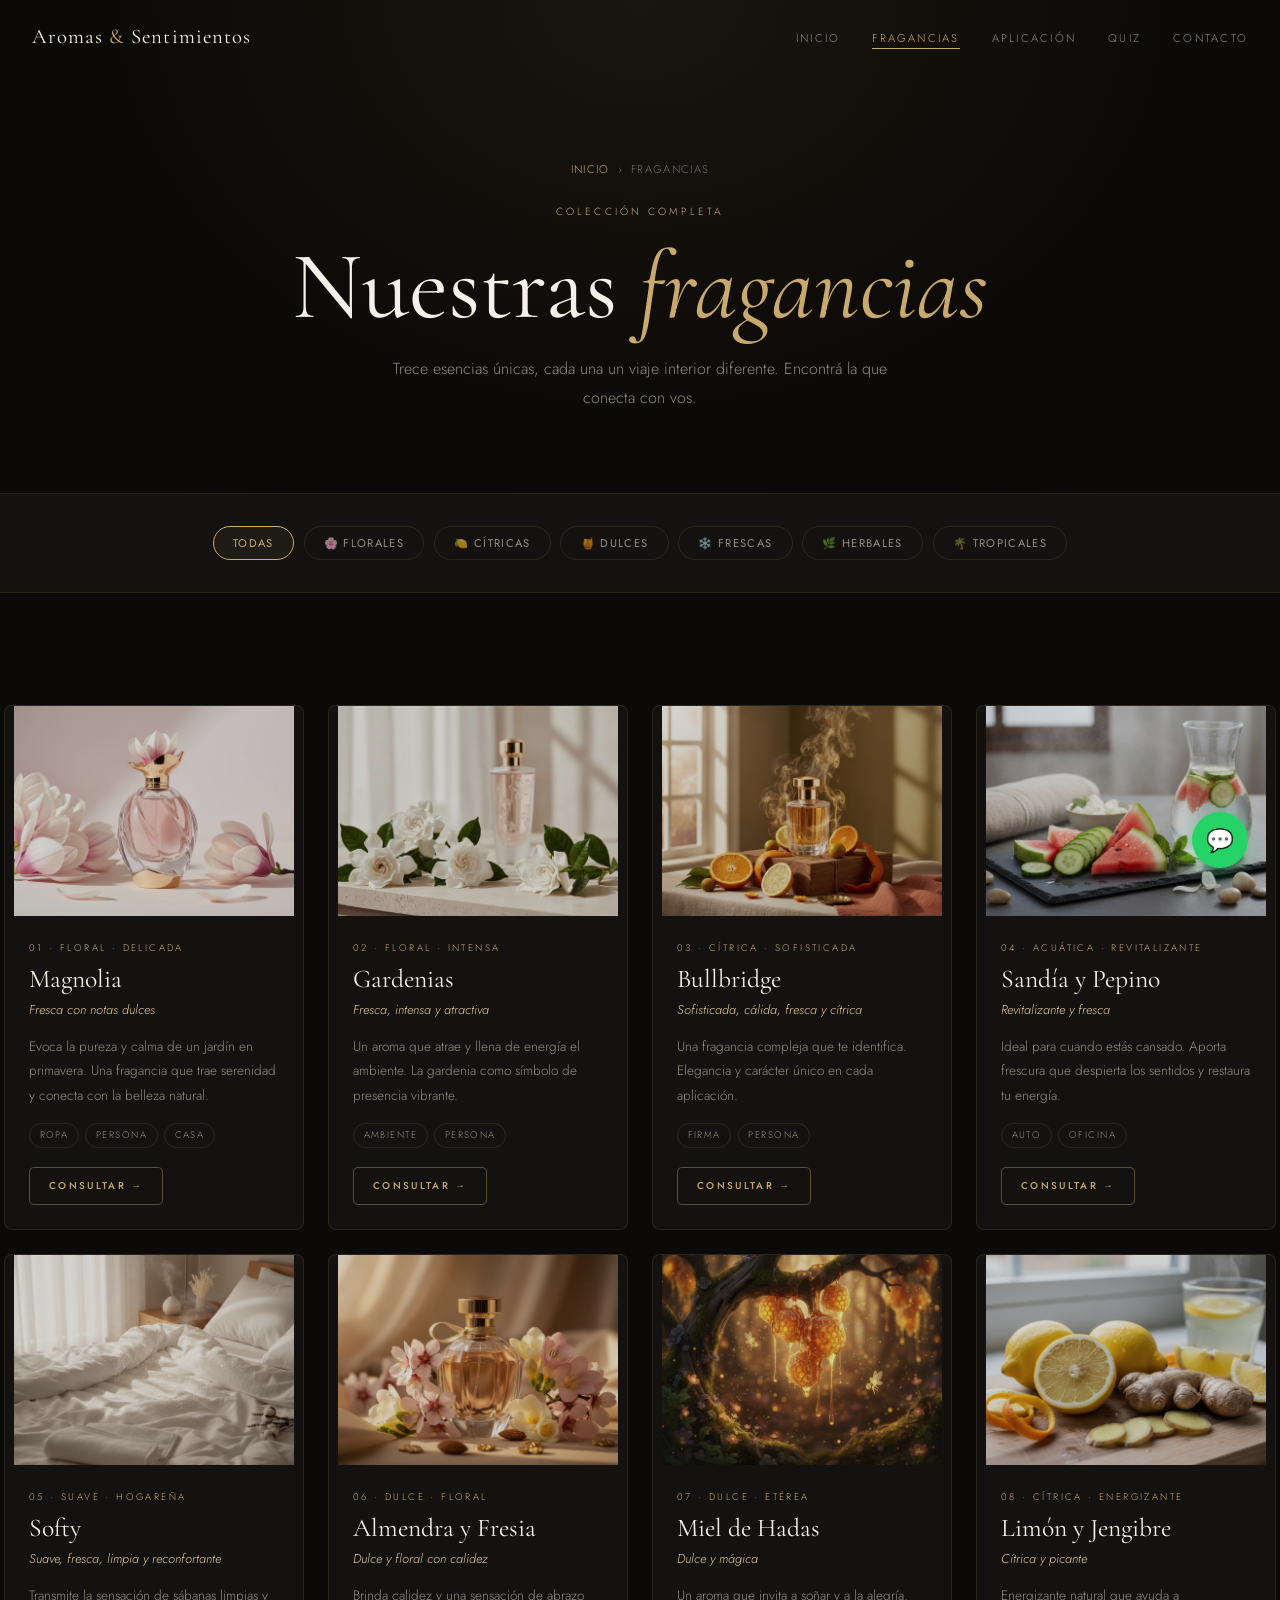
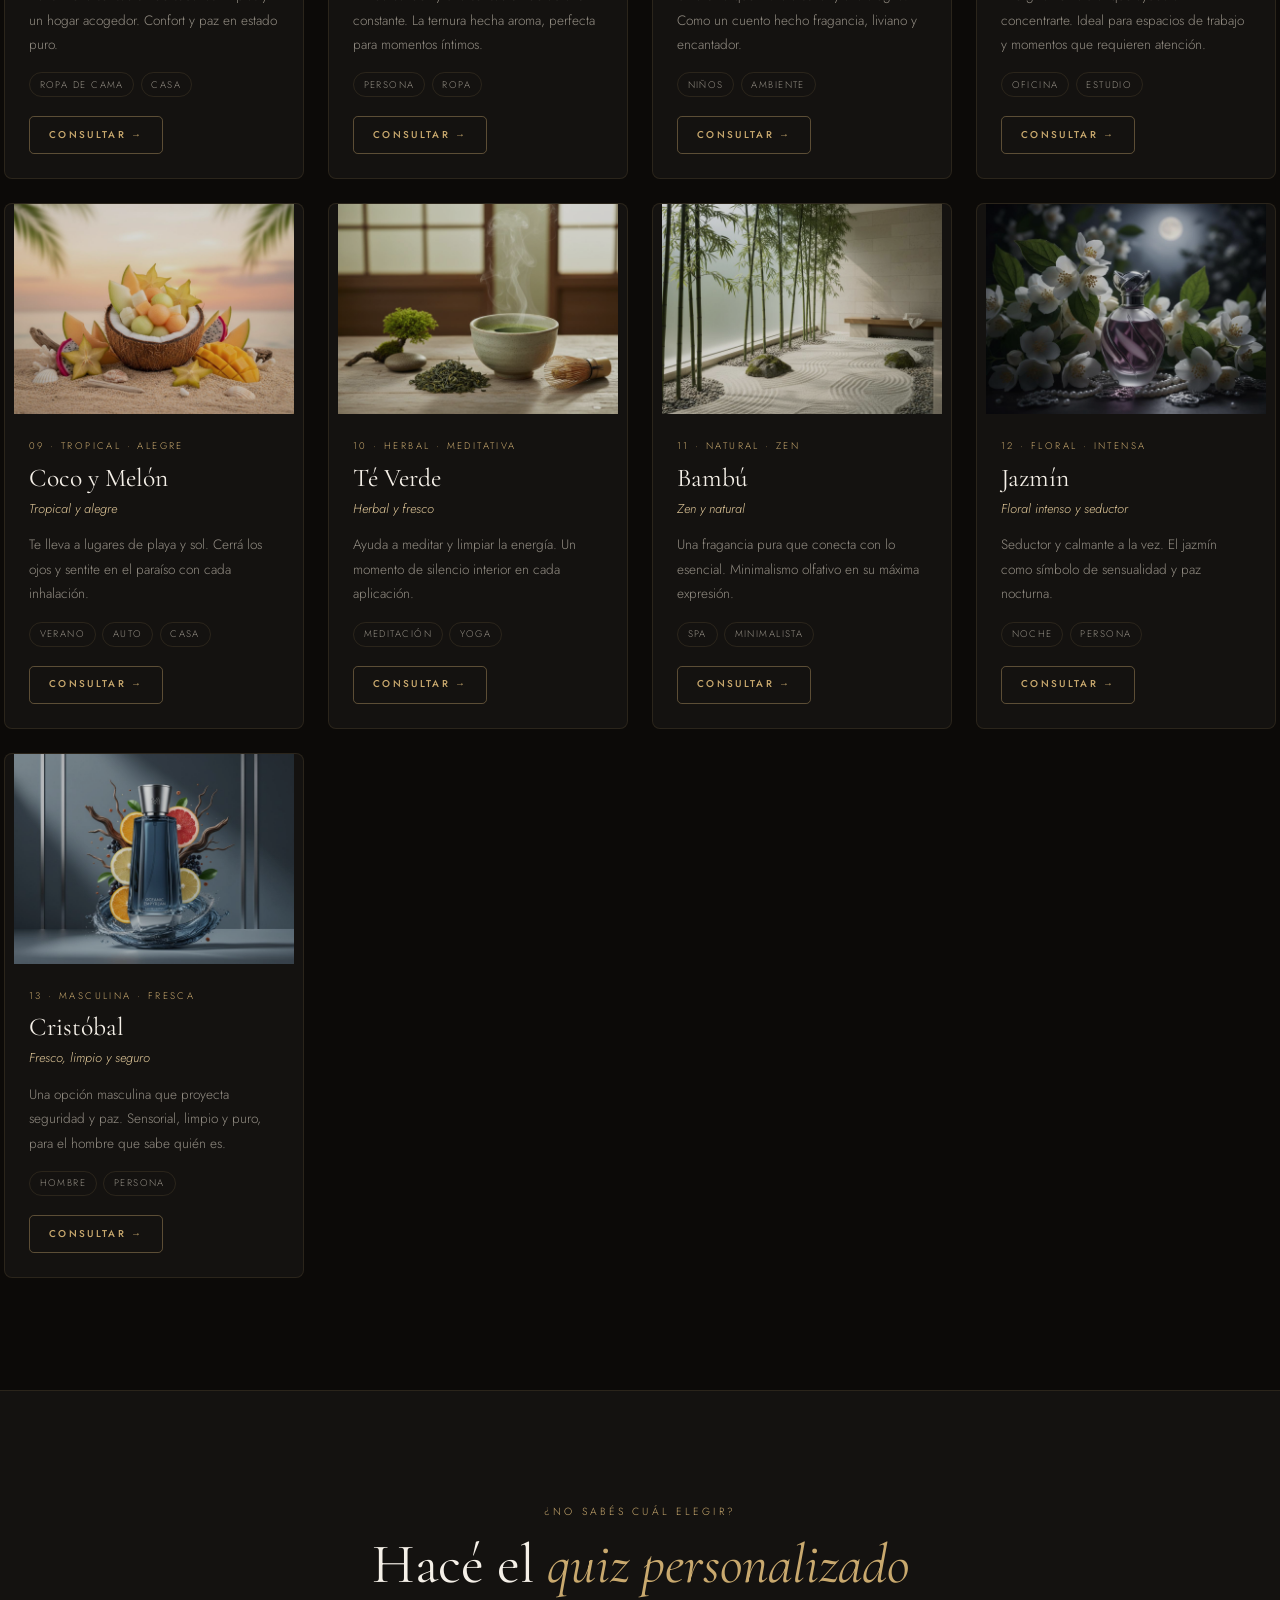
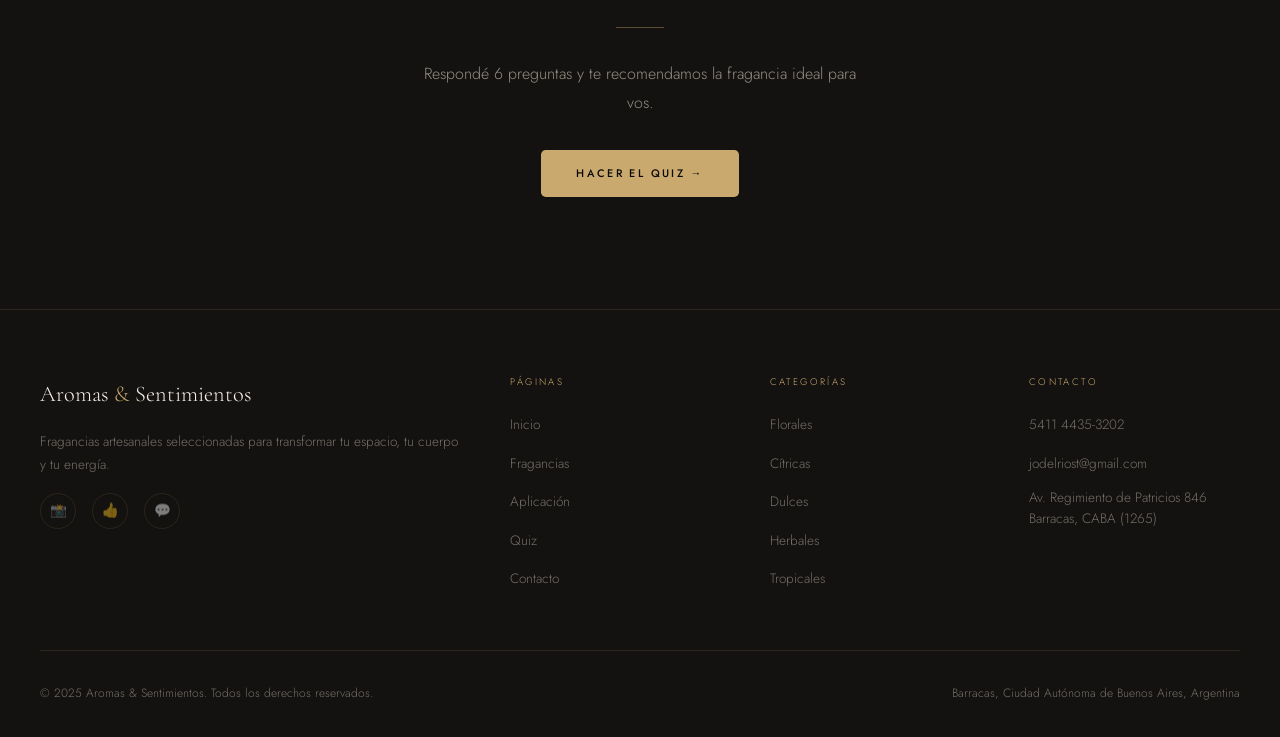
==== fragancias.html @ 44676bf6 "Mi primer commit, proyecto subido a netlify Parent Folder ENCONTRA-TU-FRAGANCIA" ====
<!DOCTYPE html>
<html lang="es">
<head>
  <meta charset="UTF-8">
  <meta name="viewport" content="width=device-width, initial-scale=1.0">
  <title>Fragancias Artesanales — 13 Esencias Únicas | Aromas & Sentimientos</title>
  <meta name="description" content="Explorá las 13 fragancias artesanales de Aromas & Sentimientos. Desde florales delicadas hasta cítricas energizantes. Cada una, un viaje interior único.">
  <meta name="keywords" content="fragancias artesanales, magnolia, jazmín, bambú, bullbridge, té verde, gardenias, aromaterapia Buenos Aires">
  <meta name="robots" content="index, follow">
  <link rel="canonical" href="https://tufragancia.netlify.app/fragancias.html">
  <meta property="og:type" content="website">
  <meta property="og:title" content="13 Fragancias Artesanales — Aromas & Sentimientos">
  <meta property="og:description" content="Explorá las 13 fragancias artesanales únicas de Aromas & Sentimientos Buenos Aires.">
  <meta property="og:url" content="https://tufragancia.netlify.app/fragancias.html">
  <meta property="og:image" content="https://tufragancia.netlify.app/images/fragrance-magnolia.jpg">
  <script type="application/ld+json">
  {
    "@context": "https://schema.org",
    "@type": "CollectionPage",
    "name": "Catálogo de Fragancias — Aromas & Sentimientos",
    "description": "Las 13 fragancias artesanales de Aromas y Sentimientos.",
    "url": "https://aromassentimientos.com.ar/fragancias.html",
    "breadcrumb": {
      "@type": "BreadcrumbList",
      "itemListElement": [
        {"@type":"ListItem","position":1,"name":"Inicio","item":"https://aromassentimientos.com.ar/"},
        {"@type":"ListItem","position":2,"name":"Fragancias","item":"https://aromassentimientos.com.ar/fragancias.html"}
      ]
    }
  }
  </script>
  <link rel="icon" type="image/svg+xml" href="favicon.svg">
  <link rel="stylesheet" href="css/styles.css">
</head>
<body>

<nav class="nav" role="navigation" aria-label="Navegación principal">
  <a href="index.html" class="nav-logo">Aromas <span>&</span> Sentimientos</a>
  <ul class="nav-links" role="list">
    <li><a href="index.html">Inicio</a></li>
    <li><a href="fragancias.html" class="active">Fragancias</a></li>
    <li><a href="aplicacion.html">Aplicación</a></li>
    <li><a href="quiz.html">Quiz</a></li>
    <li><a href="contacto.html">Contacto</a></li>
  </ul>
  <button class="nav-hamburger" aria-label="Abrir menú"><span></span><span></span><span></span></button>
</nav>

<header class="page-hero">
  <div class="container">
    <nav class="breadcrumb" aria-label="Miga de pan">
      <a href="index.html">Inicio</a>
      <span>›</span>
      <span>Fragancias</span>
    </nav>
    <span class="section-label">Colección Completa</span>
    <h1>Nuestras <em>fragancias</em></h1>
    <p>Trece esencias únicas, cada una un viaje interior diferente. Encontrá la que conecta con vos.</p>
  </div>
</header>

<!-- FILTROS -->
<section style="padding: 2rem; border-bottom: 1px solid var(--border); background: var(--surface);">
  <div class="container">
    <div style="display:flex; gap:0.6rem; flex-wrap:wrap; justify-content:center;" role="group" aria-label="Filtrar fragancias">
      <button class="filter-btn active" data-filter="all" onclick="filterFragancias('all',this)">Todas</button>
      <button class="filter-btn" data-filter="floral" onclick="filterFragancias('floral',this)">🌸 Florales</button>
      <button class="filter-btn" data-filter="citrica" onclick="filterFragancias('citrica',this)">🍋 Cítricas</button>
      <button class="filter-btn" data-filter="dulce" onclick="filterFragancias('dulce',this)">🍯 Dulces</button>
      <button class="filter-btn" data-filter="fresca" onclick="filterFragancias('fresca',this)">❄️ Frescas</button>
      <button class="filter-btn" data-filter="herbal" onclick="filterFragancias('herbal',this)">🌿 Herbales</button>
      <button class="filter-btn" data-filter="tropical" onclick="filterFragancias('tropical',this)">🌴 Tropicales</button>
    </div>
  </div>
</section>
<style>
.filter-btn {
  padding: 0.5rem 1.2rem;
  border: 1px solid var(--border);
  background: transparent;
  color: var(--cream-dim);
  border-radius: 2rem;
  font-family: 'Jost', sans-serif;
  font-size: 0.7rem;
  letter-spacing: 0.12em;
  text-transform: uppercase;
  cursor: pointer;
  transition: all 0.3s ease;
}
.filter-btn:hover, .filter-btn.active {
  border-color: var(--gold);
  color: var(--gold);
  background: rgba(201,169,110,0.06);
}
.frag-card { transition: all 0.4s ease; }
.frag-card.hidden {
  display: none;
}

/* Layout dinámico centrado según cantidad de items visibles */
/* Default: 4 columnas para todas las fragancias (13) */
.frag-grid {
  display: grid;
  grid-template-columns: repeat(4, 300px);
  gap: 1.5rem;
  justify-content: center;
}
/* Imagen siempre usa tamaño de 4 columnas (~280px) */
.frag-card-img {
  width: 280px;
  max-width: 100%;
  height: 210px;
  aspect-ratio: 4/3;
  object-fit: cover;
  display: block;
  margin: 0 auto;
}
.frag-card.hidden {
  visibility: visible;
  opacity: 1;
  transform: none;
  pointer-events: auto;
  height: auto;
  overflow: visible;
  margin: 0;
  padding: 1.5rem;
  border: 1px solid var(--border);
}
/* 1 item visible */
.frag-grid[data-visible="1"] {
  grid-template-columns: 300px;
}
/* 2 items - 2 columnas */
.frag-grid[data-visible="2"] {
  grid-template-columns: repeat(2, 300px);
}
/* 3 items - 3 columnas */
.frag-grid[data-visible="3"] {
  grid-template-columns: repeat(3, 300px);
}
</style>

<section class="section" aria-label="Catálogo de fragancias">
  <div class="container">
    <div class="frag-grid" id="frag-grid" role="list">

      <!-- 1. MAGNOLIA -->
      <article class="frag-card reveal" data-tipo="floral" role="listitem" itemscope itemtype="https://schema.org/Product">
        <img src="images/fragrance-magnolia.jpg" alt="Fragancia Magnolia - Floral delicada, fresca con notas dulces" class="frag-card-img" width="400" height="300" loading="lazy" itemprop="image">
        <div class="frag-card-body">
          <p class="frag-cat">01 · Floral · Delicada</p>
          <h2 class="frag-name" itemprop="name">Magnolia</h2>
          <p class="frag-perfil" itemprop="description">Fresca con notas dulces</p>
          <p class="frag-desc">Evoca la pureza y calma de un jardín en primavera. Una fragancia que trae serenidad y conecta con la belleza natural.</p>
          <div class="frag-usos" aria-label="Usos recomendados">
            <span class="frag-uso-tag">Ropa</span>
            <span class="frag-uso-tag">Persona</span>
            <span class="frag-uso-tag">Casa</span>
          </div>
          <div style="margin-top:1.2rem;">
            <a href="https://api.whatsapp.com/send?phone=541144353202&text=Hola%2C%20me%20interesa%20la%20fragancia%20Magnolia" target="_blank" rel="noopener noreferrer" class="btn btn-outline" style="font-size:0.62rem; padding:0.6rem 1.2rem;">Consultar →</a>
          </div>
        </div>
      </article>

      <!-- 2. GARDENIAS -->
      <article class="frag-card reveal" data-tipo="floral" role="listitem" itemscope itemtype="https://schema.org/Product">
        <img src="images/fragrance-gardenias.jpg" alt="Fragancia Gardenias - Floral intensa y atractiva" class="frag-card-img" width="400" height="300" loading="lazy" itemprop="image">
        <div class="frag-card-body">
          <p class="frag-cat">02 · Floral · Intensa</p>
          <h2 class="frag-name" itemprop="name">Gardenias</h2>
          <p class="frag-perfil" itemprop="description">Fresca, intensa y atractiva</p>
          <p class="frag-desc">Un aroma que atrae y llena de energía el ambiente. La gardenia como símbolo de presencia vibrante.</p>
          <div class="frag-usos">
            <span class="frag-uso-tag">Ambiente</span>
            <span class="frag-uso-tag">Persona</span>
          </div>
          <div style="margin-top:1.2rem;">
            <a href="https://api.whatsapp.com/send?phone=541144353202&text=Hola%2C%20me%20interesa%20la%20fragancia%20Gardenias" target="_blank" rel="noopener noreferrer" class="btn btn-outline" style="font-size:0.62rem; padding:0.6rem 1.2rem;">Consultar →</a>
          </div>
        </div>
      </article>

      <!-- 3. BULLBRIDGE -->
      <article class="frag-card reveal" data-tipo="citrica" role="listitem" itemscope itemtype="https://schema.org/Product">
        <img src="images/fragrance-bullbridge.jpg" alt="Fragancia Bullbridge - Cítrica sofisticada" class="frag-card-img" width="400" height="300" loading="lazy" itemprop="image">
        <div class="frag-card-body">
          <p class="frag-cat">03 · Cítrica · Sofisticada</p>
          <h2 class="frag-name" itemprop="name">Bullbridge</h2>
          <p class="frag-perfil" itemprop="description">Sofisticada, cálida, fresca y cítrica</p>
          <p class="frag-desc">Una fragancia compleja que te identifica. Elegancia y carácter único en cada aplicación.</p>
          <div class="frag-usos">
            <span class="frag-uso-tag">Firma</span>
            <span class="frag-uso-tag">Persona</span>
          </div>
          <div style="margin-top:1.2rem;">
            <a href="https://api.whatsapp.com/send?phone=541144353202&text=Hola%2C%20me%20interesa%20la%20fragancia%20Bullbridge" target="_blank" rel="noopener noreferrer" class="btn btn-outline" style="font-size:0.62rem; padding:0.6rem 1.2rem;">Consultar →</a>
          </div>
        </div>
      </article>

      <!-- 4. SANDÍA Y PEPINO -->
      <article class="frag-card reveal" data-tipo="fresca" role="listitem" itemscope itemtype="https://schema.org/Product">
        <img src="images/fragrance-sandia.jpg" alt="Fragancia Sandía y Pepino - Acuática revitalizante" class="frag-card-img" width="400" height="300" loading="lazy" itemprop="image">
        <div class="frag-card-body">
          <p class="frag-cat">04 · Acuática · Revitalizante</p>
          <h2 class="frag-name" itemprop="name">Sandía y Pepino</h2>
          <p class="frag-perfil" itemprop="description">Revitalizante y fresca</p>
          <p class="frag-desc">Ideal para cuando estás cansado. Aporta frescura que despierta los sentidos y restaura tu energía.</p>
          <div class="frag-usos">
            <span class="frag-uso-tag">Auto</span>
            <span class="frag-uso-tag">Oficina</span>
          </div>
          <div style="margin-top:1.2rem;">
            <a href="https://api.whatsapp.com/send?phone=541144353202&text=Hola%2C%20me%20interesa%20la%20fragancia%20Sand%C3%ADa%20y%20Pepino" target="_blank" rel="noopener noreferrer" class="btn btn-outline" style="font-size:0.62rem; padding:0.6rem 1.2rem;">Consultar →</a>
          </div>
        </div>
      </article>

      <!-- 5. SOFTY -->
      <article class="frag-card reveal" data-tipo="fresca" role="listitem" itemscope itemtype="https://schema.org/Product">
        <img src="images/fragrance-softy.jpg" alt="Fragancia Softy - Suave hogareña" class="frag-card-img" width="400" height="300" loading="lazy" itemprop="image">
        <div class="frag-card-body">
          <p class="frag-cat">05 · Suave · Hogareña</p>
          <h2 class="frag-name" itemprop="name">Softy</h2>
          <p class="frag-perfil" itemprop="description">Suave, fresca, limpia y reconfortante</p>
          <p class="frag-desc">Transmite la sensación de sábanas limpias y un hogar acogedor. Confort y paz en estado puro.</p>
          <div class="frag-usos">
            <span class="frag-uso-tag">Ropa de cama</span>
            <span class="frag-uso-tag">Casa</span>
          </div>
          <div style="margin-top:1.2rem;">
            <a href="https://api.whatsapp.com/send?phone=541144353202&text=Hola%2C%20me%20interesa%20la%20fragancia%20Softy" target="_blank" rel="noopener noreferrer" class="btn btn-outline" style="font-size:0.62rem; padding:0.6rem 1.2rem;">Consultar →</a>
          </div>
        </div>
      </article>

      <!-- 6. ALMENDRA Y FRESIA -->
      <article class="frag-card reveal" data-tipo="dulce" role="listitem" itemscope itemtype="https://schema.org/Product">
        <img src="images/fragrance-almendra.jpg" alt="Fragancia Almendra y Fresia - Dulce floral" class="frag-card-img" width="400" height="300" loading="lazy" itemprop="image">
        <div class="frag-card-body">
          <p class="frag-cat">06 · Dulce · Floral</p>
          <h2 class="frag-name" itemprop="name">Almendra y Fresia</h2>
          <p class="frag-perfil" itemprop="description">Dulce y floral con calidez</p>
          <p class="frag-desc">Brinda calidez y una sensación de abrazo constante. La ternura hecha aroma, perfecta para momentos íntimos.</p>
          <div class="frag-usos">
            <span class="frag-uso-tag">Persona</span>
            <span class="frag-uso-tag">Ropa</span>
          </div>
          <div style="margin-top:1.2rem;">
            <a href="https://api.whatsapp.com/send?phone=541144353202&text=Hola%2C%20me%20interesa%20la%20fragancia%20Almendra%20y%20Fresia" target="_blank" rel="noopener noreferrer" class="btn btn-outline" style="font-size:0.62rem; padding:0.6rem 1.2rem;">Consultar →</a>
          </div>
        </div>
      </article>

      <!-- 7. MIEL DE HADAS -->
      <article class="frag-card reveal" data-tipo="dulce" role="listitem" itemscope itemtype="https://schema.org/Product">
        <img src="images/fragrance-miel.jpg" alt="Fragancia Miel de Hadas - Dulce etérea mágica" class="frag-card-img" width="400" height="300" loading="lazy" itemprop="image">
        <div class="frag-card-body">
          <p class="frag-cat">07 · Dulce · Etérea</p>
          <h2 class="frag-name" itemprop="name">Miel de Hadas</h2>
          <p class="frag-perfil" itemprop="description">Dulce y mágica</p>
          <p class="frag-desc">Un aroma que invita a soñar y a la alegría. Como un cuento hecho fragancia, liviano y encantador.</p>
          <div class="frag-usos">
            <span class="frag-uso-tag">Niños</span>
            <span class="frag-uso-tag">Ambiente</span>
          </div>
          <div style="margin-top:1.2rem;">
            <a href="https://api.whatsapp.com/send?phone=541144353202&text=Hola%2C%20me%20interesa%20la%20fragancia%20Miel%20de%20Hadas" target="_blank" rel="noopener noreferrer" class="btn btn-outline" style="font-size:0.62rem; padding:0.6rem 1.2rem;">Consultar →</a>
          </div>
        </div>
      </article>

      <!-- 8. LIMÓN Y JENGIBRE -->
      <article class="frag-card reveal" data-tipo="citrica" role="listitem" itemscope itemtype="https://schema.org/Product">
        <img src="images/fragrance-limon.jpg" alt="Fragancia Limón y Jengibre - Cítrica energizante" class="frag-card-img" width="400" height="300" loading="lazy" itemprop="image">
        <div class="frag-card-body">
          <p class="frag-cat">08 · Cítrica · Energizante</p>
          <h2 class="frag-name" itemprop="name">Limón y Jengibre</h2>
          <p class="frag-perfil" itemprop="description">Cítrica y picante</p>
          <p class="frag-desc">Energizante natural que ayuda a concentrarte. Ideal para espacios de trabajo y momentos que requieren atención.</p>
          <div class="frag-usos">
            <span class="frag-uso-tag">Oficina</span>
            <span class="frag-uso-tag">Estudio</span>
          </div>
          <div style="margin-top:1.2rem;">
            <a href="https://api.whatsapp.com/send?phone=541144353202&text=Hola%2C%20me%20interesa%20la%20fragancia%20Lim%C3%B3n%20y%20Jengibre" target="_blank" rel="noopener noreferrer" class="btn btn-outline" style="font-size:0.62rem; padding:0.6rem 1.2rem;">Consultar →</a>
          </div>
        </div>
      </article>

      <!-- 9. COCO Y MELÓN -->
      <article class="frag-card reveal" data-tipo="tropical" role="listitem" itemscope itemtype="https://schema.org/Product">
        <img src="images/fragrance-coco.jpg" alt="Fragancia Coco y Melón - Tropical alegre" class="frag-card-img" width="400" height="300" loading="lazy" itemprop="image">
        <div class="frag-card-body">
          <p class="frag-cat">09 · Tropical · Alegre</p>
          <h2 class="frag-name" itemprop="name">Coco y Melón</h2>
          <p class="frag-perfil" itemprop="description">Tropical y alegre</p>
          <p class="frag-desc">Te lleva a lugares de playa y sol. Cerrá los ojos y sentite en el paraíso con cada inhalación.</p>
          <div class="frag-usos">
            <span class="frag-uso-tag">Verano</span>
            <span class="frag-uso-tag">Auto</span>
            <span class="frag-uso-tag">Casa</span>
          </div>
          <div style="margin-top:1.2rem;">
            <a href="https://api.whatsapp.com/send?phone=541144353202&text=Hola%2C%20me%20interesa%20la%20fragancia%20Coco%20y%20Mel%C3%B3n" target="_blank" rel="noopener noreferrer" class="btn btn-outline" style="font-size:0.62rem; padding:0.6rem 1.2rem;">Consultar →</a>
          </div>
        </div>
      </article>

      <!-- 10. TÉ VERDE -->
      <article class="frag-card reveal" data-tipo="herbal" role="listitem" itemscope itemtype="https://schema.org/Product">
        <img src="images/fragrance-te.jpg" alt="Fragancia Té Verde - Herbal meditativa" class="frag-card-img" width="400" height="300" loading="lazy" itemprop="image">
        <div class="frag-card-body">
          <p class="frag-cat">10 · Herbal · Meditativa</p>
          <h2 class="frag-name" itemprop="name">Té Verde</h2>
          <p class="frag-perfil" itemprop="description">Herbal y fresco</p>
          <p class="frag-desc">Ayuda a meditar y limpiar la energía. Un momento de silencio interior en cada aplicación.</p>
          <div class="frag-usos">
            <span class="frag-uso-tag">Meditación</span>
            <span class="frag-uso-tag">Yoga</span>
          </div>
          <div style="margin-top:1.2rem;">
            <a href="https://api.whatsapp.com/send?phone=541144353202&text=Hola%2C%20me%20interesa%20la%20fragancia%20T%C3%A9%20Verde" target="_blank" rel="noopener noreferrer" class="btn btn-outline" style="font-size:0.62rem; padding:0.6rem 1.2rem;">Consultar →</a>
          </div>
        </div>
      </article>

      <!-- 11. BAMBÚ -->
      <article class="frag-card reveal" data-tipo="herbal" role="listitem" itemscope itemtype="https://schema.org/Product">
        <img src="images/fragrance-bambu.jpg" alt="Fragancia Bambú - Natural Zen" class="frag-card-img" width="400" height="300" loading="lazy" itemprop="image">
        <div class="frag-card-body">
          <p class="frag-cat">11 · Natural · Zen</p>
          <h2 class="frag-name" itemprop="name">Bambú</h2>
          <p class="frag-perfil" itemprop="description">Zen y natural</p>
          <p class="frag-desc">Una fragancia pura que conecta con lo esencial. Minimalismo olfativo en su máxima expresión.</p>
          <div class="frag-usos">
            <span class="frag-uso-tag">Spa</span>
            <span class="frag-uso-tag">Minimalista</span>
          </div>
          <div style="margin-top:1.2rem;">
            <a href="https://api.whatsapp.com/send?phone=541144353202&text=Hola%2C%20me%20interesa%20la%20fragancia%20Bamb%C3%BA" target="_blank" rel="noopener noreferrer" class="btn btn-outline" style="font-size:0.62rem; padding:0.6rem 1.2rem;">Consultar →</a>
          </div>
        </div>
      </article>

      <!-- 12. JAZMÍN -->
      <article class="frag-card reveal" data-tipo="floral" role="listitem" itemscope itemtype="https://schema.org/Product">
        <img src="images/fragrance-jazmin.jpg" alt="Fragancia Jazmín - Floral intensa seductora" class="frag-card-img" width="400" height="300" loading="lazy" itemprop="image">
        <div class="frag-card-body">
          <p class="frag-cat">12 · Floral · Intensa</p>
          <h2 class="frag-name" itemprop="name">Jazmín</h2>
          <p class="frag-perfil" itemprop="description">Floral intenso y seductor</p>
          <p class="frag-desc">Seductor y calmante a la vez. El jazmín como símbolo de sensualidad y paz nocturna.</p>
          <div class="frag-usos">
            <span class="frag-uso-tag">Noche</span>
            <span class="frag-uso-tag">Persona</span>
          </div>
          <div style="margin-top:1.2rem;">
            <a href="https://api.whatsapp.com/send?phone=541144353202&text=Hola%2C%20me%20interesa%20la%20fragancia%20Jazm%C3%ADn" target="_blank" rel="noopener noreferrer" class="btn btn-outline" style="font-size:0.62rem; padding:0.6rem 1.2rem;">Consultar →</a>
          </div>
        </div>
      </article>

      <!-- 13. CRISTÓBAL -->
      <article class="frag-card reveal" data-tipo="fresca" role="listitem" itemscope itemtype="https://schema.org/Product">
        <img src="images/fragrance-cristobal.jpg" alt="Fragancia Cristóbal - Masculina fresca" class="frag-card-img" width="400" height="300" loading="lazy" itemprop="image">
        <div class="frag-card-body">
          <p class="frag-cat">13 · Masculina · Fresca</p>
          <h2 class="frag-name" itemprop="name">Cristóbal</h2>
          <p class="frag-perfil" itemprop="description">Fresco, limpio y seguro</p>
          <p class="frag-desc">Una opción masculina que proyecta seguridad y paz. Sensorial, limpio y puro, para el hombre que sabe quién es.</p>
          <div class="frag-usos">
            <span class="frag-uso-tag">Hombre</span>
            <span class="frag-uso-tag">Persona</span>
          </div>
          <div style="margin-top:1.2rem;">
            <a href="https://api.whatsapp.com/send?phone=541144353202&text=Hola%2C%20me%20interesa%20la%20fragancia%20Crist%C3%B3bal" target="_blank" rel="noopener noreferrer" class="btn btn-outline" style="font-size:0.62rem; padding:0.6rem 1.2rem;">Consultar →</a>
          </div>
        </div>
      </article>

    </div>
  </div>
</section>

<!-- CTA -->
<section class="section" style="background:var(--surface); border-top:1px solid var(--border); text-align:center;">
  <div class="container reveal">
    <span class="section-label">¿No sabés cuál elegir?</span>
    <h2>Hacé el <em>quiz personalizado</em></h2>
    <div class="gold-line center"></div>
    <p style="max-width:50ch; margin:0 auto 2rem;">Respondé 6 preguntas y te recomendamos la fragancia ideal para vos.</p>
    <a href="quiz.html" class="btn btn-gold">Hacer el Quiz →</a>
  </div>
</section>

<footer class="footer">
  <div class="footer-grid">
    <div>
      <p class="footer-brand">Aromas <span>&</span> Sentimientos</p>
      <p class="footer-desc">Fragancias artesanales seleccionadas para transformar tu espacio, tu cuerpo y tu energía.</p>
      <div class="social-links" style="margin-top:1rem;">
        <a href="https://www.instagram.com/aromassentimientos" target="_blank" rel="noopener noreferrer" class="social-link" aria-label="Instagram">📸</a>
        <a href="https://www.facebook.com/aromassentimientos" target="_blank" rel="noopener noreferrer" class="social-link" aria-label="Facebook">👍</a>
        <a href="https://api.whatsapp.com/send?phone=541144353202" target="_blank" rel="noopener noreferrer" class="social-link" aria-label="WhatsApp">💬</a>
      </div>
    </div>
    <div>
      <p class="footer-title">Páginas</p>
      <ul class="footer-links">
        <li><a href="index.html">Inicio</a></li>
        <li><a href="fragancias.html">Fragancias</a></li>
        <li><a href="aplicacion.html">Aplicación</a></li>
        <li><a href="quiz.html">Quiz</a></li>
        <li><a href="contacto.html">Contacto</a></li>
      </ul>
    </div>
    <div>
      <p class="footer-title">Categorías</p>
      <ul class="footer-links">
        <li><a href="#" onclick="filterFragancias('floral',null)">Florales</a></li>
        <li><a href="#" onclick="filterFragancias('citrica',null)">Cítricas</a></li>
        <li><a href="#" onclick="filterFragancias('dulce',null)">Dulces</a></li>
        <li><a href="#" onclick="filterFragancias('herbal',null)">Herbales</a></li>
        <li><a href="#" onclick="filterFragancias('tropical',null)">Tropicales</a></li>
      </ul>
    </div>
    <div>
      <p class="footer-title">Contacto</p>
      <ul class="footer-links">
        <li><a href="tel:+541144353202">5411 4435-3202</a></li>
        <li><a href="mailto:jodelriost@gmail.com">jodelriost@gmail.com</a></li>
        <li style="color:var(--text-dim); font-size:0.85rem; line-height:1.5;">Av. Regimiento de Patricios 846<br>Barracas, CABA (1265)</li>
      </ul>
    </div>
  </div>
  <div class="footer-bottom">
    <p>© 2025 Aromas & Sentimientos. Todos los derechos reservados.</p>
    <p>Barracas, Ciudad Autónoma de Buenos Aires, Argentina</p>
  </div>
</footer>

<a href="https://api.whatsapp.com/send?phone=541144353202&text=Hola%2C%20me%20interesan%20las%20fragancias" target="_blank" rel="noopener noreferrer" class="wa-float" aria-label="Contactar por WhatsApp">💬</a>

<script src="js/main.js" defer></script>
<script>
function filterFragancias(tipo, btn) {
  const cards = document.querySelectorAll('.frag-card');
  let visibleCount = 0;

  cards.forEach(card => {
    if (tipo === 'all' || card.dataset.tipo === tipo) {
      card.classList.remove('hidden');
      visibleCount++;
    } else {
      card.classList.add('hidden');
    }
  });

  // Actualizar atributo data-visible para el layout dinámico
  const grid = document.getElementById('frag-grid');
  grid.setAttribute('data-visible', visibleCount);

  if (btn) {
    document.querySelectorAll('.filter-btn').forEach(b => b.classList.remove('active'));
    btn.classList.add('active');
  }
}

// Inicializar data-visible al cargar la página
document.addEventListener('DOMContentLoaded', function() {
  const grid = document.getElementById('frag-grid');
  const totalCards = grid.querySelectorAll('.frag-card').length;
  grid.setAttribute('data-visible', totalCards);
});
</script>
</body>
</html>
---- css/styles.css ----
/* ============================================
   AROMAS & SENTIMIENTOS — ESTILOS GLOBALES
   Luxury Dark Aesthetic · Cormorant + Jost
   ============================================ */

@import url('https://fonts.googleapis.com/css2?family=Cormorant+Garamond:ital,wght@0,300;0,400;0,500;0,600;1,300;1,400&family=Jost:wght@200;300;400;500&display=swap');

:root {
  --bg: #0c0a08;
  --surface: #141210;
  --surface2: #1c1917;
  --border: rgba(201,169,110,0.12);
  --gold: #c9a96e;
  --gold-light: #e2c99a;
  --gold-dim: rgba(201,169,110,0.4);
  --white: #f5f0e8;
  --cream: #e8e0d0;
  --cream-dim: rgba(232,224,208,0.6);
  --text-dim: rgba(232,224,208,0.45);
  --accent: #8b6f3e;
  --radius: 0.5rem;
  --transition: all 0.4s cubic-bezier(0.25,0.46,0.45,0.94);
}

*, *::before, *::after { box-sizing: border-box; margin: 0; padding: 0; }

html { scroll-behavior: smooth; font-size: 16px; }

body {
  background: var(--bg);
  color: var(--cream);
  font-family: 'Jost', sans-serif;
  font-weight: 300;
  line-height: 1.7;
  overflow-x: hidden;
  -webkit-font-smoothing: antialiased;
}

/* ── TYPOGRAPHY ── */
h1, h2, h3 {
  font-family: 'Cormorant Garamond', serif;
  font-weight: 400;
  color: var(--white);
  line-height: 1.1;
}
h1 { font-size: clamp(3rem, 8vw, 6rem); }
h2 { font-size: clamp(2rem, 5vw, 3.5rem); }
h3 { font-size: clamp(1.4rem, 3vw, 2rem); }

em { font-style: italic; color: var(--gold); }

p { color: var(--cream-dim); line-height: 1.8; }

a { color: inherit; text-decoration: none; transition: var(--transition); }

img { display: block; max-width: 100%; height: auto; }

/* ── NAV ── */
.nav {
  position: fixed;
  top: 0; left: 0; right: 0;
  z-index: 1000;
  padding: 1.2rem 2rem;
  display: flex;
  align-items: center;
  justify-content: space-between;
  transition: var(--transition);
}
.nav.scrolled {
  background: rgba(12,10,8,0.95);
  backdrop-filter: blur(20px);
  border-bottom: 1px solid var(--border);
  padding: 0.8rem 2rem;
}
.nav-logo {
  font-family: 'Cormorant Garamond', serif;
  font-size: 1.3rem;
  font-weight: 400;
  color: var(--white);
  letter-spacing: 0.05em;
}
.nav-logo span { color: var(--gold); }
.nav-links {
  display: flex;
  gap: 2rem;
  list-style: none;
}
.nav-links a {
  font-size: 0.7rem;
  letter-spacing: 0.2em;
  text-transform: uppercase;
  color: var(--cream-dim);
  position: relative;
  padding-bottom: 0.2rem;
}
.nav-links a::after {
  content: '';
  position: absolute;
  bottom: 0; left: 0;
  width: 0; height: 1px;
  background: var(--gold);
  transition: width 0.3s ease;
}
.nav-links a:hover, .nav-links a.active {
  color: var(--gold);
}
.nav-links a:hover::after, .nav-links a.active::after { width: 100%; }

.nav-hamburger {
  display: none;
  flex-direction: column;
  gap: 5px;
  cursor: pointer;
  background: none;
  border: none;
  padding: 0.3rem;
}
.nav-hamburger span {
  display: block;
  width: 24px; height: 1px;
  background: var(--gold);
  transition: var(--transition);
}

/* ── HERO ── */
.hero {
  min-height: 100vh;
  display: flex;
  align-items: center;
  justify-content: center;
  position: relative;
  overflow: hidden;
  text-align: center;
  padding: 8rem 2rem 4rem;
}
.hero-bg {
  position: absolute;
  inset: 0;
  background-image: url('../images/hero-bg.jpg');
  background-size: cover;
  background-position: center;
  filter: brightness(0.25);
  transform: scale(1.05);
  animation: slowZoom 20s ease-in-out infinite alternate;
}
@keyframes slowZoom {
  from { transform: scale(1.05); }
  to { transform: scale(1.12); }
}
.hero-overlay {
  position: absolute;
  inset: 0;
  background: radial-gradient(ellipse at center, transparent 20%, rgba(12,10,8,0.7) 80%),
              linear-gradient(to bottom, transparent 40%, var(--bg) 100%);
}
.hero-content {
  position: relative;
  z-index: 1;
  max-width: 900px;
  animation: fadeUp 1.2s ease both;
}
.hero-eyebrow {
  font-size: 0.7rem;
  letter-spacing: 0.35em;
  text-transform: uppercase;
  color: var(--gold);
  margin-bottom: 1.5rem;
  opacity: 0;
  animation: fadeUp 0.8s 0.3s ease both;
}
.hero h1 {
  margin-bottom: 1.5rem;
  opacity: 0;
  animation: fadeUp 0.8s 0.5s ease both;
}
.hero-sub {
  font-size: 1rem;
  color: var(--cream-dim);
  max-width: 55ch;
  margin: 0 auto 2.5rem;
  opacity: 0;
  animation: fadeUp 0.8s 0.7s ease both;
}
.hero-actions {
  display: flex;
  gap: 1rem;
  justify-content: center;
  flex-wrap: wrap;
  opacity: 0;
  animation: fadeUp 0.8s 0.9s ease both;
}

/* ── BUTTONS ── */
.btn {
  display: inline-flex;
  align-items: center;
  gap: 0.6rem;
  padding: 0.9rem 2.2rem;
  font-family: 'Jost', sans-serif;
  font-size: 0.68rem;
  font-weight: 500;
  letter-spacing: 0.22em;
  text-transform: uppercase;
  border-radius: 0.3rem;
  transition: var(--transition);
  cursor: pointer;
  border: none;
}
.btn-gold {
  background: var(--gold);
  color: var(--bg);
}
.btn-gold:hover { background: var(--gold-light); transform: translateY(-2px); box-shadow: 0 8px 24px rgba(201,169,110,0.25); }
.btn-outline {
  border: 1px solid var(--gold-dim);
  color: var(--gold);
  background: transparent;
}
.btn-outline:hover { border-color: var(--gold); background: rgba(201,169,110,0.06); transform: translateY(-2px); }

/* ── SECTIONS ── */
.section { padding: 7rem 2rem; }
.container { max-width: 1200px; margin: 0 auto; }
.section-label {
  font-size: 0.65rem;
  letter-spacing: 0.3em;
  text-transform: uppercase;
  color: var(--gold);
  margin-bottom: 0.8rem;
  display: block;
}
.section-title { margin-bottom: 1.5rem; }
.section-line {
  width: 3rem; height: 1px;
  background: var(--gold-dim);
  margin: 0 auto 3rem;
}

/* ── CARDS ── */
.card {
  background: var(--surface);
  border: 1px solid var(--border);
  border-radius: var(--radius);
  overflow: hidden;
  transition: var(--transition);
}
.card:hover {
  transform: translateY(-4px);
  border-color: var(--gold-dim);
  box-shadow: 0 16px 48px rgba(0,0,0,0.4);
}

/* ── FRAGRANCE CARD ── */
.frag-grid {
  display: grid;
  grid-template-columns: repeat(auto-fill, minmax(280px, 1fr));
  gap: 1.5rem;
}
.frag-card { background: var(--surface); border: 1px solid var(--border); border-radius: var(--radius); overflow: hidden; transition: var(--transition); }
.frag-card:hover { transform: translateY(-5px); border-color: var(--gold-dim); box-shadow: 0 20px 60px rgba(0,0,0,0.5); }
.frag-card-img {
  width: 100%; aspect-ratio: 4/3;
  object-fit: cover;
  filter: brightness(0.85) saturate(0.9);
  transition: var(--transition);
}
.frag-card:hover .frag-card-img { filter: brightness(1) saturate(1); transform: scale(1.03); }
.frag-card-body { padding: 1.5rem; }
.frag-cat {
  font-size: 0.6rem;
  letter-spacing: 0.25em;
  text-transform: uppercase;
  color: var(--gold);
  margin-bottom: 0.5rem;
}
.frag-name {
  font-family: 'Cormorant Garamond', serif;
  font-size: 1.6rem;
  color: var(--white);
  margin-bottom: 0.3rem;
}
.frag-perfil {
  font-size: 0.8rem;
  color: var(--gold-light);
  font-style: italic;
  margin-bottom: 0.8rem;
}
.frag-desc { font-size: 0.85rem; color: var(--cream-dim); margin-bottom: 1rem; }
.frag-usos { display: flex; flex-wrap: wrap; gap: 0.4rem; }
.frag-uso-tag {
  font-size: 0.6rem;
  letter-spacing: 0.15em;
  text-transform: uppercase;
  padding: 0.2rem 0.6rem;
  border: 1px solid var(--border);
  border-radius: 2rem;
  color: var(--cream-dim);
}

/* ── PAGE HERO (inner pages) ── */
.page-hero {
  padding: 10rem 2rem 5rem;
  text-align: center;
  background: radial-gradient(ellipse at 50% 0%, rgba(201,169,110,0.07) 0%, transparent 60%);
  border-bottom: 1px solid var(--border);
}
.page-hero h1 { margin-bottom: 1rem; }
.page-hero p { color: var(--cream-dim); max-width: 60ch; margin: 0 auto; }

/* ── FOOTER ── */
.footer {
  background: var(--surface);
  border-top: 1px solid var(--border);
  padding: 4rem 2rem 2rem;
}
.footer-grid {
  display: grid;
  grid-template-columns: 2fr 1fr 1fr 1fr;
  gap: 3rem;
  max-width: 1200px;
  margin: 0 auto 3rem;
}
.footer-brand { font-family: 'Cormorant Garamond', serif; font-size: 1.4rem; color: var(--white); margin-bottom: 1rem; }
.footer-brand span { color: var(--gold); }
.footer-desc { font-size: 0.85rem; color: var(--text-dim); line-height: 1.7; }
.footer-title {
  font-size: 0.6rem;
  letter-spacing: 0.25em;
  text-transform: uppercase;
  color: var(--gold);
  margin-bottom: 1.2rem;
}
.footer-links { list-style: none; }
.footer-links li { margin-bottom: 0.7rem; }
.footer-links a { font-size: 0.85rem; color: var(--text-dim); transition: color 0.3s; }
.footer-links a:hover { color: var(--gold); }
.footer-bottom {
  max-width: 1200px; margin: 0 auto;
  padding-top: 2rem;
  border-top: 1px solid var(--border);
  display: flex;
  align-items: center;
  justify-content: space-between;
  flex-wrap: wrap;
  gap: 1rem;
}
.footer-bottom p { font-size: 0.75rem; color: var(--text-dim); }
.social-links { display: flex; gap: 1rem; }
.social-link {
  width: 36px; height: 36px;
  border: 1px solid var(--border);
  border-radius: 50%;
  display: flex;
  align-items: center;
  justify-content: center;
  color: var(--text-dim);
  font-size: 0.85rem;
  transition: var(--transition);
}
.social-link:hover { border-color: var(--gold); color: var(--gold); background: rgba(201,169,110,0.06); }

/* ── DIVIDER ── */
.gold-line { width: 3rem; height: 1px; background: var(--gold-dim); margin: 2rem 0; }
.gold-line.center { margin: 2rem auto; }

/* ── PHILOSOPHY BLOCKS ── */
.phil-grid { display: grid; grid-template-columns: repeat(3, 1fr); gap: 2rem; }
.phil-item { padding: 2.5rem; background: var(--surface); border: 1px solid var(--border); border-radius: var(--radius); }
.phil-num { font-family: 'Cormorant Garamond', serif; font-size: 3rem; color: var(--gold-dim); margin-bottom: 1rem; line-height: 1; }
.phil-title { font-family: 'Cormorant Garamond', serif; font-size: 1.3rem; color: var(--white); margin-bottom: 0.8rem; }
.phil-text { font-size: 0.85rem; color: var(--cream-dim); }

/* ── APLICACION PAGE ── */
.aplic-grid { display: grid; grid-template-columns: repeat(2, 1fr); gap: 2rem; }
.aplic-card {
  background: var(--surface);
  border: 1px solid var(--border);
  border-radius: var(--radius);
  padding: 2.5rem;
  transition: var(--transition);
}
.aplic-card:hover { border-color: var(--gold-dim); transform: translateY(-3px); }
.aplic-icon { font-size: 2.5rem; margin-bottom: 1.2rem; }
.aplic-title { font-family: 'Cormorant Garamond', serif; font-size: 1.6rem; color: var(--white); margin-bottom: 0.5rem; }
.aplic-subtitle { font-size: 0.7rem; letter-spacing: 0.2em; text-transform: uppercase; color: var(--gold); margin-bottom: 1rem; }
.aplic-desc { font-size: 0.9rem; color: var(--cream-dim); margin-bottom: 1.5rem; }
.aplic-steps { list-style: none; }
.aplic-steps li {
  font-size: 0.85rem;
  color: var(--cream-dim);
  padding: 0.6rem 0;
  border-bottom: 1px solid var(--border);
  padding-left: 1.2rem;
  position: relative;
}
.aplic-steps li:last-child { border-bottom: none; }
.aplic-steps li::before { content: '—'; position: absolute; left: 0; color: var(--gold-dim); }
.aplic-frag-list { display: flex; flex-wrap: wrap; gap: 0.4rem; margin-top: 1rem; }
.aplic-frag-tag {
  font-size: 0.6rem;
  letter-spacing: 0.12em;
  text-transform: uppercase;
  padding: 0.25rem 0.7rem;
  background: rgba(201,169,110,0.08);
  border: 1px solid var(--border);
  border-radius: 2rem;
  color: var(--gold);
}

/* ── QUIZ ── */
.quiz-wrapper {
  max-width: 720px;
  margin: 0 auto;
  background: var(--surface);
  border: 1px solid var(--border);
  border-radius: var(--radius);
  padding: 3rem;
}
.quiz-progress-bar {
  height: 2px;
  background: var(--border);
  border-radius: 1px;
  margin-bottom: 2.5rem;
  overflow: hidden;
}
.quiz-progress-fill {
  height: 100%;
  background: linear-gradient(90deg, var(--gold), var(--gold-light));
  transition: width 0.5s ease;
  border-radius: 1px;
}
.quiz-step { display: none; }
.quiz-step.active { display: block; animation: fadeUp 0.4s ease; }
.quiz-step-label {
  font-size: 0.6rem;
  letter-spacing: 0.25em;
  text-transform: uppercase;
  color: var(--gold);
  margin-bottom: 0.8rem;
}
.quiz-question {
  font-family: 'Cormorant Garamond', serif;
  font-size: 1.8rem;
  color: var(--white);
  margin-bottom: 2rem;
}
.quiz-options { display: grid; grid-template-columns: 1fr 1fr; gap: 1rem; }
.quiz-option {
  background: rgba(255,255,255,0.02);
  border: 1px solid var(--border);
  border-radius: var(--radius);
  padding: 1.2rem;
  cursor: pointer;
  transition: var(--transition);
  text-align: left;
}
.quiz-option:hover { border-color: var(--gold-dim); background: rgba(201,169,110,0.05); }
.quiz-option.selected { border-color: var(--gold); background: rgba(201,169,110,0.1); }
.quiz-option-icon { font-size: 1.5rem; margin-bottom: 0.5rem; }
.quiz-option-label { font-size: 0.85rem; font-weight: 400; color: var(--white); margin-bottom: 0.2rem; }
.quiz-option-desc { font-size: 0.75rem; color: var(--cream-dim); }
.quiz-nav { display: flex; justify-content: space-between; margin-top: 2rem; gap: 1rem; }
.quiz-form-fields { display: grid; gap: 1.2rem; }
.quiz-input {
  width: 100%;
  background: rgba(255,255,255,0.03);
  border: 1px solid var(--border);
  border-radius: 0.3rem;
  padding: 0.9rem 1.1rem;
  color: var(--cream);
  font-family: 'Jost', sans-serif;
  font-size: 0.9rem;
  font-weight: 300;
  outline: none;
  transition: var(--transition);
}
.quiz-input:focus { border-color: var(--gold-dim); box-shadow: 0 0 0 2px rgba(201,169,110,0.12); }
.quiz-input::placeholder { color: var(--text-dim); }
.quiz-input-label { font-size: 0.7rem; letter-spacing: 0.15em; text-transform: uppercase; color: var(--gold); margin-bottom: 0.4rem; display: block; }
.campo-error { font-size: 0.75rem; color: #ff7575; margin-top: 0.3rem; display: none; }
.quiz-result {
  text-align: center;
  padding: 2rem;
  display: none;
}
.quiz-result.show { display: block; animation: fadeUp 0.6s ease; }

/* ── CONTACT ── */
.contact-grid { display: grid; grid-template-columns: 1fr 1fr; gap: 4rem; align-items: start; }
.contact-item { display: flex; gap: 1rem; margin-bottom: 1.5rem; }
.contact-icon { width: 44px; height: 44px; border: 1px solid var(--border); border-radius: 50%; display: flex; align-items: center; justify-content: center; color: var(--gold); flex-shrink: 0; }
.contact-label { font-size: 0.6rem; letter-spacing: 0.2em; text-transform: uppercase; color: var(--gold); margin-bottom: 0.2rem; }
.contact-value { font-size: 0.9rem; color: var(--cream-dim); }
.contact-value a { color: var(--cream-dim); }
.contact-value a:hover { color: var(--gold); }
.map-embed { width: 100%; height: 340px; border-radius: var(--radius); border: 1px solid var(--border); filter: brightness(0.7) saturate(0.5); }

/* ── ANIMATIONS ── */
@keyframes fadeUp {
  from { opacity: 0; transform: translateY(24px); }
  to { opacity: 1; transform: translateY(0); }
}

.reveal {
  opacity: 0;
  transform: translateY(20px);
  transition: opacity 0.7s ease, transform 0.7s ease;
}
.reveal.visible { opacity: 1; transform: none; }

/* ── PRESENTACIONES ── */
.pres-grid { display: grid; grid-template-columns: 1fr 1fr; gap: 2rem; max-width: 700px; margin: 0 auto; }
.pres-card {
  background: var(--surface);
  border: 1px solid var(--border);
  border-radius: var(--radius);
  padding: 2.5rem;
  text-align: center;
}
.pres-icon { font-size: 2rem; color: var(--gold); margin-bottom: 1rem; }
.pres-type { font-size: 0.6rem; letter-spacing: 0.25em; text-transform: uppercase; color: var(--gold); margin-bottom: 0.3rem; }
.pres-name { font-family: 'Cormorant Garamond', serif; font-size: 1.4rem; color: var(--white); margin-bottom: 0.8rem; }
.pres-ml { font-family: 'Cormorant Garamond', serif; font-size: 3.5rem; color: var(--gold-dim); line-height: 1; margin-bottom: 0.3rem; }
.pres-ml-unit { font-size: 0.7rem; letter-spacing: 0.2em; text-transform: uppercase; color: var(--text-dim); margin-bottom: 1rem; }
.pres-desc { font-size: 0.82rem; color: var(--cream-dim); }

/* ── MOBILE ── */
@media (max-width: 768px) {
  .nav-links { display: none; flex-direction: column; position: fixed; top: 0; right: 0; bottom: 0; width: 260px; background: var(--surface); padding: 6rem 2rem 2rem; border-left: 1px solid var(--border); z-index: 999; }
  .nav-links.open { display: flex; }
  .nav-hamburger { display: flex; z-index: 1001; }
  .phil-grid, .aplic-grid, .pres-grid { grid-template-columns: 1fr; }
  .contact-grid { grid-template-columns: 1fr; }
  .quiz-options { grid-template-columns: 1fr; }
  .footer-grid { grid-template-columns: 1fr 1fr; }
  h1 { font-size: 2.8rem; }
  h2 { font-size: 2rem; }
  .frag-grid { grid-template-columns: 1fr; }
  .section { padding: 4rem 1.2rem; }
  .quiz-wrapper { padding: 2rem 1.2rem; }
}
@media (max-width: 480px) {
  .footer-grid { grid-template-columns: 1fr; }
  .hero-actions { flex-direction: column; align-items: center; }
}

/* ── MISC ── */
.text-center { text-align: center; }
.mt-1 { margin-top: 1rem; }
.mt-2 { margin-top: 2rem; }
.mt-3 { margin-top: 3rem; }
.gold { color: var(--gold); }

/* WhatsApp float */
.wa-float {
  position: fixed;
  bottom: 2rem;
  right: 2rem;
  z-index: 500;
  width: 56px; height: 56px;
  background: #25D366;
  border-radius: 50%;
  display: flex;
  align-items: center;
  justify-content: center;
  font-size: 1.4rem;
  box-shadow: 0 4px 20px rgba(37,211,102,0.35);
  transition: var(--transition);
  animation: pulse 2s infinite;
}
.wa-float:hover { transform: scale(1.1); }
@keyframes pulse {
  0%, 100% { box-shadow: 0 4px 20px rgba(37,211,102,0.35); }
  50% { box-shadow: 0 4px 32px rgba(37,211,102,0.55); }
}

/* Breadcrumbs */
.breadcrumb {
  display: flex;
  align-items: center;
  gap: 0.5rem;
  font-size: 0.7rem;
  letter-spacing: 0.12em;
  text-transform: uppercase;
  color: var(--text-dim);
  margin-bottom: 1.5rem;
  justify-content: center;
}
.breadcrumb a { color: var(--gold); }
.breadcrumb span { color: var(--text-dim); }
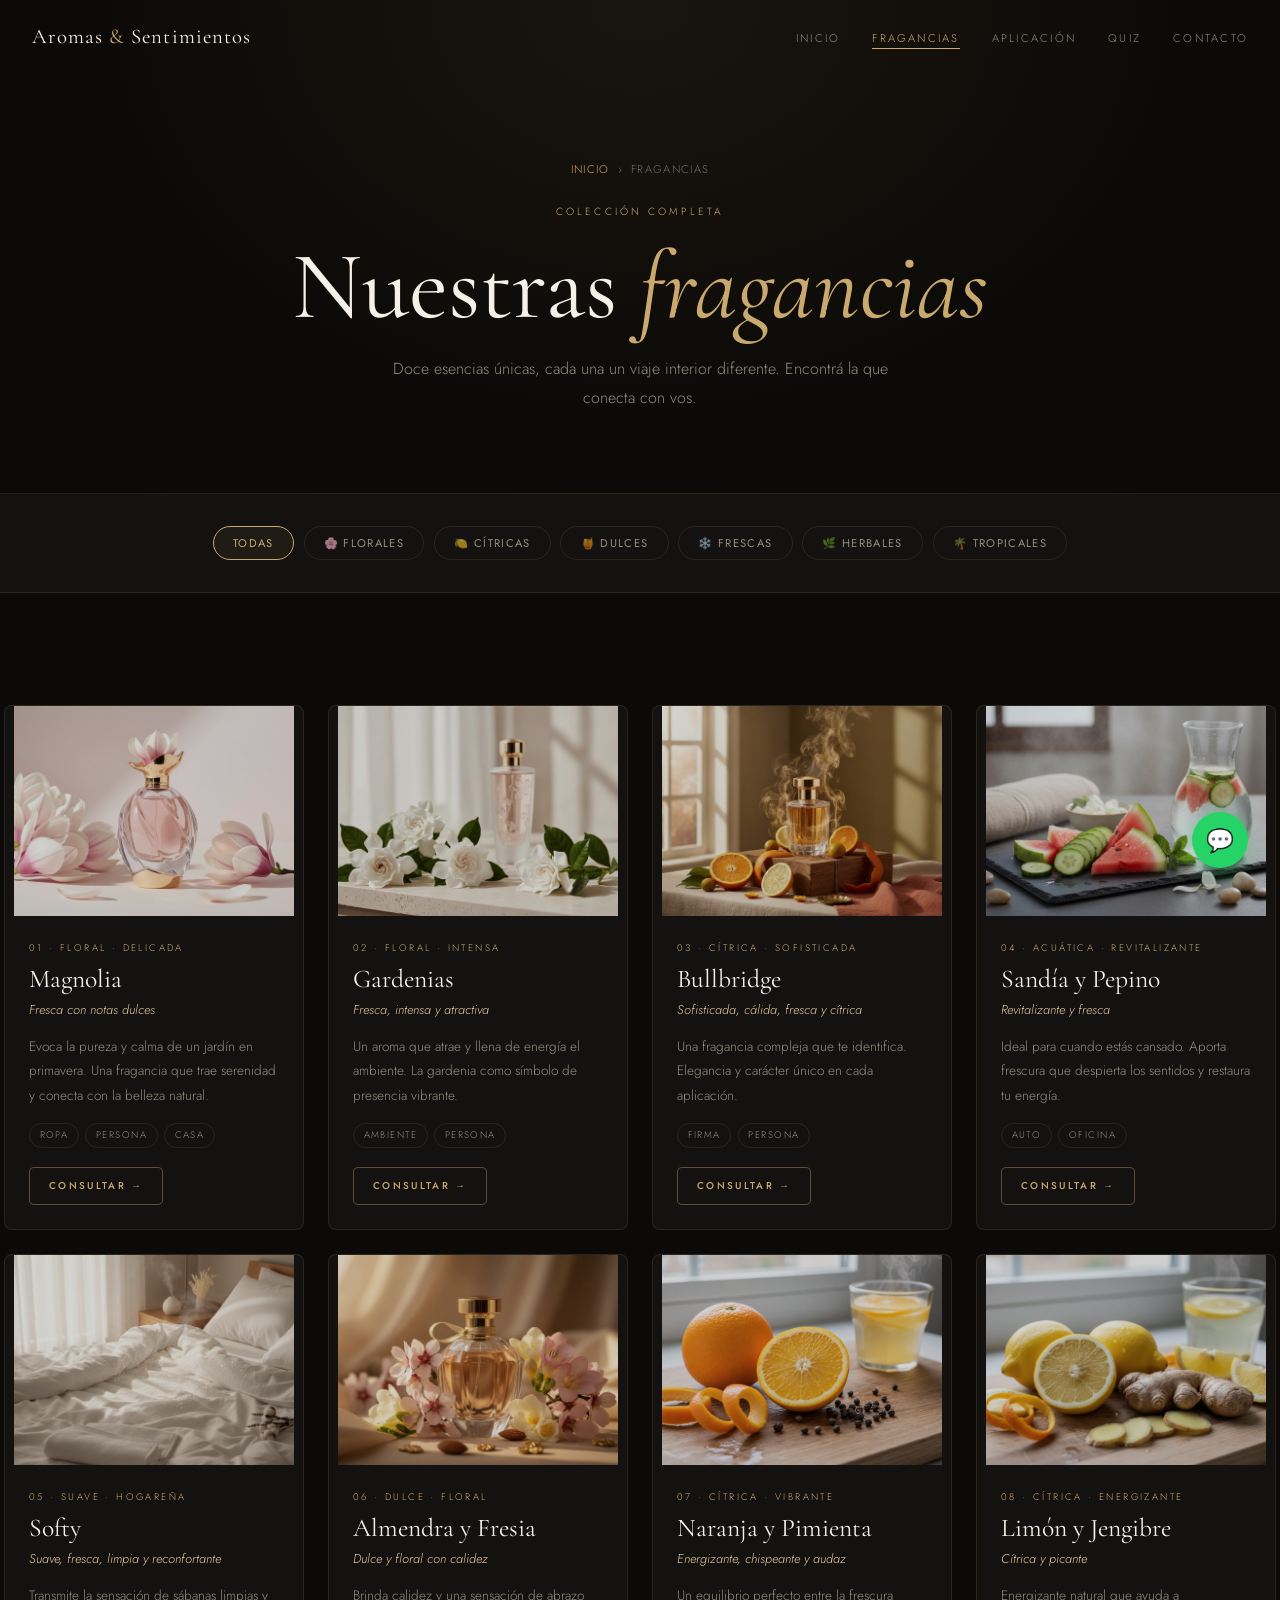
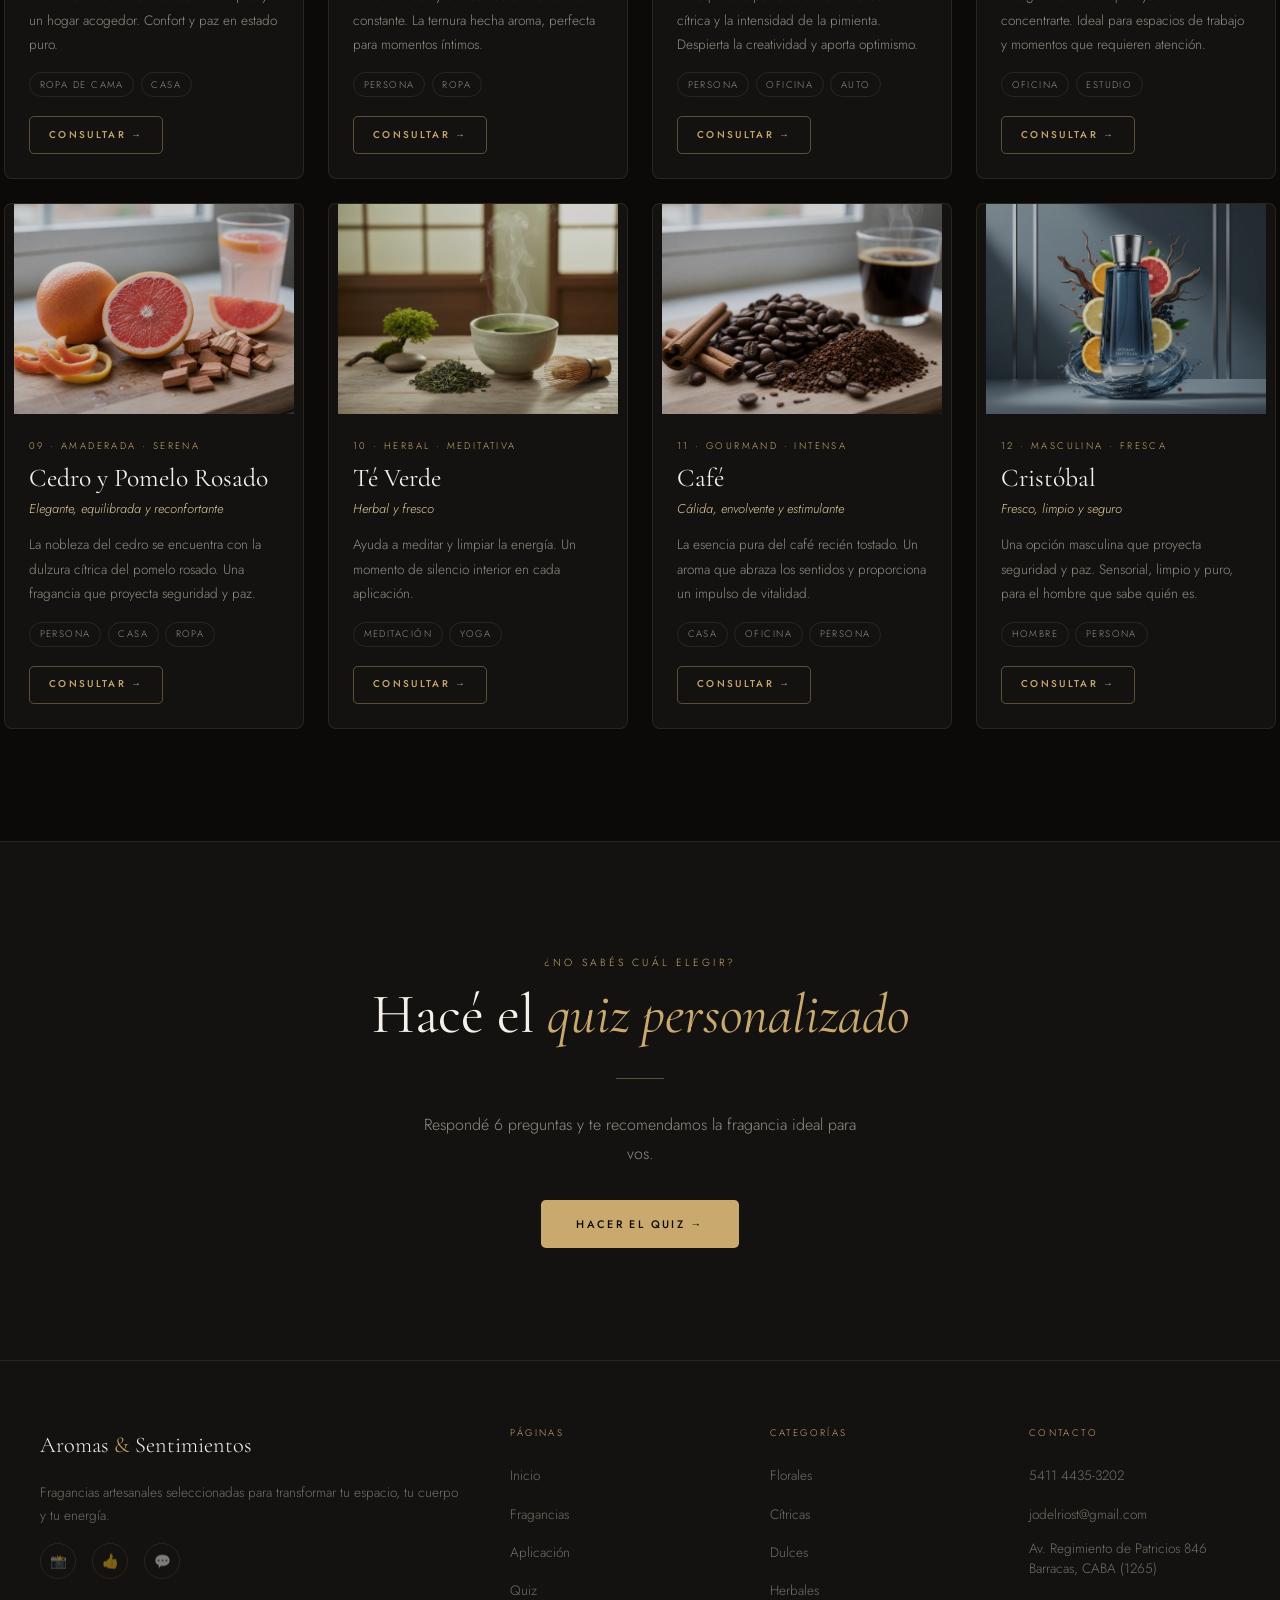
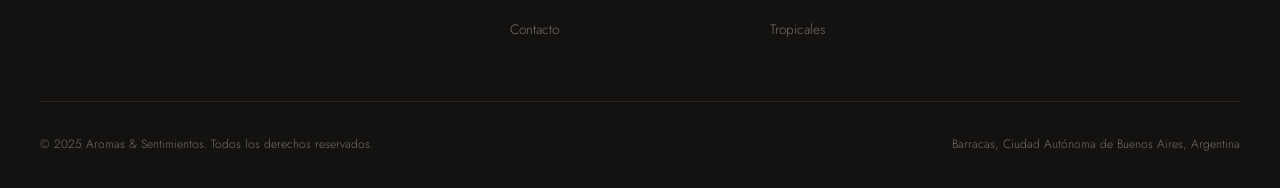
==== commit aa69e925: "Add files via upload Se actualizaron fragancias, se eliminaron otras." ====
--- a/fragancias.html
+++ b/fragancias.html
@@ -3,14 +3,14 @@
 <head>
   <meta charset="UTF-8">
   <meta name="viewport" content="width=device-width, initial-scale=1.0">
-  <title>Fragancias Artesanales — 13 Esencias Únicas | Aromas & Sentimientos</title>
-  <meta name="description" content="Explorá las 13 fragancias artesanales de Aromas & Sentimientos. Desde florales delicadas hasta cítricas energizantes. Cada una, un viaje interior único.">
+  <title>Fragancias Artesanales — 12 Esencias Únicas | Aromas & Sentimientos</title>
+  <meta name="description" content="Explorá las 12 fragancias artesanales de Aromas & Sentimientos. Desde florales delicadas hasta cítricas energizantes. Cada una, un viaje interior único.">
   <meta name="keywords" content="fragancias artesanales, magnolia, jazmín, bambú, bullbridge, té verde, gardenias, aromaterapia Buenos Aires">
   <meta name="robots" content="index, follow">
   <link rel="canonical" href="https://tufragancia.netlify.app/fragancias.html">
   <meta property="og:type" content="website">
-  <meta property="og:title" content="13 Fragancias Artesanales — Aromas & Sentimientos">
-  <meta property="og:description" content="Explorá las 13 fragancias artesanales únicas de Aromas & Sentimientos Buenos Aires.">
+  <meta property="og:title" content="12 Fragancias Artesanales — Aromas & Sentimientos">
+  <meta property="og:description" content="Explorá las 12 fragancias artesanales únicas de Aromas & Sentimientos Buenos Aires.">
   <meta property="og:url" content="https://tufragancia.netlify.app/fragancias.html">
   <meta property="og:image" content="https://tufragancia.netlify.app/images/fragrance-magnolia.jpg">
   <script type="application/ld+json">
@@ -18,7 +18,7 @@
     "@context": "https://schema.org",
     "@type": "CollectionPage",
     "name": "Catálogo de Fragancias — Aromas & Sentimientos",
-    "description": "Las 13 fragancias artesanales de Aromas y Sentimientos.",
+    "description": "Las 12 fragancias artesanales de Aromas y Sentimientos.",
     "url": "https://aromassentimientos.com.ar/fragancias.html",
     "breadcrumb": {
       "@type": "BreadcrumbList",
@@ -55,7 +55,7 @@
     </nav>
     <span class="section-label">Colección Completa</span>
     <h1>Nuestras <em>fragancias</em></h1>
-    <p>Trece esencias únicas, cada una un viaje interior diferente. Encontrá la que conecta con vos.</p>
+    <p>Doce esencias únicas, cada una un viaje interior diferente. Encontrá la que conecta con vos.</p>
   </div>
 </header>
 
@@ -253,20 +253,21 @@
         </div>
       </article>
 
-      <!-- 7. MIEL DE HADAS -->
-      <article class="frag-card reveal" data-tipo="dulce" role="listitem" itemscope itemtype="https://schema.org/Product">
-        <img src="images/fragrance-miel.jpg" alt="Fragancia Miel de Hadas - Dulce etérea mágica" class="frag-card-img" width="400" height="300" loading="lazy" itemprop="image">
-        <div class="frag-card-body">
-          <p class="frag-cat">07 · Dulce · Etérea</p>
-          <h2 class="frag-name" itemprop="name">Miel de Hadas</h2>
-          <p class="frag-perfil" itemprop="description">Dulce y mágica</p>
-          <p class="frag-desc">Un aroma que invita a soñar y a la alegría. Como un cuento hecho fragancia, liviano y encantador.</p>
-          <div class="frag-usos">
-            <span class="frag-uso-tag">Niños</span>
-            <span class="frag-uso-tag">Ambiente</span>
-          </div>
-          <div style="margin-top:1.2rem;">
-            <a href="https://api.whatsapp.com/send?phone=541144353202&text=Hola%2C%20me%20interesa%20la%20fragancia%20Miel%20de%20Hadas" target="_blank" rel="noopener noreferrer" class="btn btn-outline" style="font-size:0.62rem; padding:0.6rem 1.2rem;">Consultar →</a>
+      <!-- 7. NARANJA Y PIMIENTA -->
+      <article class="frag-card reveal" data-tipo="citrica" role="listitem" itemscope itemtype="https://schema.org/Product">
+        <img src="images/fragance-naranjaypim.jpg" alt="Fragancia Naranja y Pimienta - Cítrica vibrante" class="frag-card-img" width="400" height="300" loading="lazy" itemprop="image">
+        <div class="frag-card-body">
+          <p class="frag-cat">07 · Cítrica · Vibrante</p>
+          <h2 class="frag-name" itemprop="name">Naranja y Pimienta</h2>
+          <p class="frag-perfil" itemprop="description">Energizante, chispeante y audaz</p>
+          <p class="frag-desc">Un equilibrio perfecto entre la frescura cítrica y la intensidad de la pimienta. Despierta la creatividad y aporta optimismo.</p>
+          <div class="frag-usos">
+            <span class="frag-uso-tag">Persona</span>
+            <span class="frag-uso-tag">Oficina</span>
+            <span class="frag-uso-tag">Auto</span>
+          </div>
+          <div style="margin-top:1.2rem;">
+            <a href="https://api.whatsapp.com/send?phone=541144353202&text=Hola%2C%20me%20interesa%20la%20fragancia%20Naranja%20y%20Pimienta" target="_blank" rel="noopener noreferrer" class="btn btn-outline" style="font-size:0.62rem; padding:0.6rem 1.2rem;">Consultar →</a>
           </div>
         </div>
       </article>
@@ -289,21 +290,21 @@
         </div>
       </article>
 
-      <!-- 9. COCO Y MELÓN -->
-      <article class="frag-card reveal" data-tipo="tropical" role="listitem" itemscope itemtype="https://schema.org/Product">
-        <img src="images/fragrance-coco.jpg" alt="Fragancia Coco y Melón - Tropical alegre" class="frag-card-img" width="400" height="300" loading="lazy" itemprop="image">
-        <div class="frag-card-body">
-          <p class="frag-cat">09 · Tropical · Alegre</p>
-          <h2 class="frag-name" itemprop="name">Coco y Melón</h2>
-          <p class="frag-perfil" itemprop="description">Tropical y alegre</p>
-          <p class="frag-desc">Te lleva a lugares de playa y sol. Cerrá los ojos y sentite en el paraíso con cada inhalación.</p>
-          <div class="frag-usos">
-            <span class="frag-uso-tag">Verano</span>
-            <span class="frag-uso-tag">Auto</span>
+      <!-- 9. CEDRO Y POMELO ROSADO -->
+      <article class="frag-card reveal" data-tipo="citrica" role="listitem" itemscope itemtype="https://schema.org/Product">
+        <img src="images/fragance-cedroypom.jpg" alt="Fragancia Cedro y Pomelo Rosado - Amaderada serena" class="frag-card-img" width="400" height="300" loading="lazy" itemprop="image">
+        <div class="frag-card-body">
+          <p class="frag-cat">09 · Amaderada · Serena</p>
+          <h2 class="frag-name" itemprop="name">Cedro y Pomelo Rosado</h2>
+          <p class="frag-perfil" itemprop="description">Elegante, equilibrada y reconfortante</p>
+          <p class="frag-desc">La nobleza del cedro se encuentra con la dulzura cítrica del pomelo rosado. Una fragancia que proyecta seguridad y paz.</p>
+          <div class="frag-usos">
+            <span class="frag-uso-tag">Persona</span>
             <span class="frag-uso-tag">Casa</span>
-          </div>
-          <div style="margin-top:1.2rem;">
-            <a href="https://api.whatsapp.com/send?phone=541144353202&text=Hola%2C%20me%20interesa%20la%20fragancia%20Coco%20y%20Mel%C3%B3n" target="_blank" rel="noopener noreferrer" class="btn btn-outline" style="font-size:0.62rem; padding:0.6rem 1.2rem;">Consultar →</a>
+            <span class="frag-uso-tag">Ropa</span>
+          </div>
+          <div style="margin-top:1.2rem;">
+            <a href="https://api.whatsapp.com/send?phone=541144353202&text=Hola%2C%20me%20interesa%20la%20fragancia%20Cedro%20y%20Pomelo%20Rosado" target="_blank" rel="noopener noreferrer" class="btn btn-outline" style="font-size:0.62rem; padding:0.6rem 1.2rem;">Consultar →</a>
           </div>
         </div>
       </article>
@@ -326,47 +327,30 @@
         </div>
       </article>
 
-      <!-- 11. BAMBÚ -->
-      <article class="frag-card reveal" data-tipo="herbal" role="listitem" itemscope itemtype="https://schema.org/Product">
-        <img src="images/fragrance-bambu.jpg" alt="Fragancia Bambú - Natural Zen" class="frag-card-img" width="400" height="300" loading="lazy" itemprop="image">
-        <div class="frag-card-body">
-          <p class="frag-cat">11 · Natural · Zen</p>
-          <h2 class="frag-name" itemprop="name">Bambú</h2>
-          <p class="frag-perfil" itemprop="description">Zen y natural</p>
-          <p class="frag-desc">Una fragancia pura que conecta con lo esencial. Minimalismo olfativo en su máxima expresión.</p>
-          <div class="frag-usos">
-            <span class="frag-uso-tag">Spa</span>
-            <span class="frag-uso-tag">Minimalista</span>
-          </div>
-          <div style="margin-top:1.2rem;">
-            <a href="https://api.whatsapp.com/send?phone=541144353202&text=Hola%2C%20me%20interesa%20la%20fragancia%20Bamb%C3%BA" target="_blank" rel="noopener noreferrer" class="btn btn-outline" style="font-size:0.62rem; padding:0.6rem 1.2rem;">Consultar →</a>
-          </div>
-        </div>
-      </article>
-
-      <!-- 12. JAZMÍN -->
-      <article class="frag-card reveal" data-tipo="floral" role="listitem" itemscope itemtype="https://schema.org/Product">
-        <img src="images/fragrance-jazmin.jpg" alt="Fragancia Jazmín - Floral intensa seductora" class="frag-card-img" width="400" height="300" loading="lazy" itemprop="image">
-        <div class="frag-card-body">
-          <p class="frag-cat">12 · Floral · Intensa</p>
-          <h2 class="frag-name" itemprop="name">Jazmín</h2>
-          <p class="frag-perfil" itemprop="description">Floral intenso y seductor</p>
-          <p class="frag-desc">Seductor y calmante a la vez. El jazmín como símbolo de sensualidad y paz nocturna.</p>
-          <div class="frag-usos">
-            <span class="frag-uso-tag">Noche</span>
-            <span class="frag-uso-tag">Persona</span>
-          </div>
-          <div style="margin-top:1.2rem;">
-            <a href="https://api.whatsapp.com/send?phone=541144353202&text=Hola%2C%20me%20interesa%20la%20fragancia%20Jazm%C3%ADn" target="_blank" rel="noopener noreferrer" class="btn btn-outline" style="font-size:0.62rem; padding:0.6rem 1.2rem;">Consultar →</a>
-          </div>
-        </div>
-      </article>
-
-      <!-- 13. CRISTÓBAL -->
+      <!-- 11. CAFÉ -->
+      <article class="frag-card reveal" data-tipo="dulce" role="listitem" itemscope itemtype="https://schema.org/Product">
+        <img src="images/fragance-cafe.jpg" alt="Fragancia Café - Gourmand intensa" class="frag-card-img" width="400" height="300" loading="lazy" itemprop="image">
+        <div class="frag-card-body">
+          <p class="frag-cat">11 · Gourmand · Intensa</p>
+          <h2 class="frag-name" itemprop="name">Café</h2>
+          <p class="frag-perfil" itemprop="description">Cálida, envolvente y estimulante</p>
+          <p class="frag-desc">La esencia pura del café recién tostado. Un aroma que abraza los sentidos y proporciona un impulso de vitalidad.</p>
+          <div class="frag-usos">
+            <span class="frag-uso-tag">Casa</span>
+            <span class="frag-uso-tag">Oficina</span>
+            <span class="frag-uso-tag">Persona</span>
+          </div>
+          <div style="margin-top:1.2rem;">
+            <a href="https://api.whatsapp.com/send?phone=541144353202&text=Hola%2C%20me%20interesa%20la%20fragancia%20Café" target="_blank" rel="noopener noreferrer" class="btn btn-outline" style="font-size:0.62rem; padding:0.6rem 1.2rem;">Consultar →</a>
+          </div>
+        </div>
+      </article>
+
+      <!-- 12. CRISTÓBAL -->
       <article class="frag-card reveal" data-tipo="fresca" role="listitem" itemscope itemtype="https://schema.org/Product">
         <img src="images/fragrance-cristobal.jpg" alt="Fragancia Cristóbal - Masculina fresca" class="frag-card-img" width="400" height="300" loading="lazy" itemprop="image">
         <div class="frag-card-body">
-          <p class="frag-cat">13 · Masculina · Fresca</p>
+          <p class="frag-cat">12 · Masculina · Fresca</p>
           <h2 class="frag-name" itemprop="name">Cristóbal</h2>
           <p class="frag-perfil" itemprop="description">Fresco, limpio y seguro</p>
           <p class="frag-desc">Una opción masculina que proyecta seguridad y paz. Sensorial, limpio y puro, para el hombre que sabe quién es.</p>
@@ -381,7 +365,8 @@
       </article>
 
     </div>
-  </div>
+  </div}
+>
 </section>
 
 <!-- CTA -->
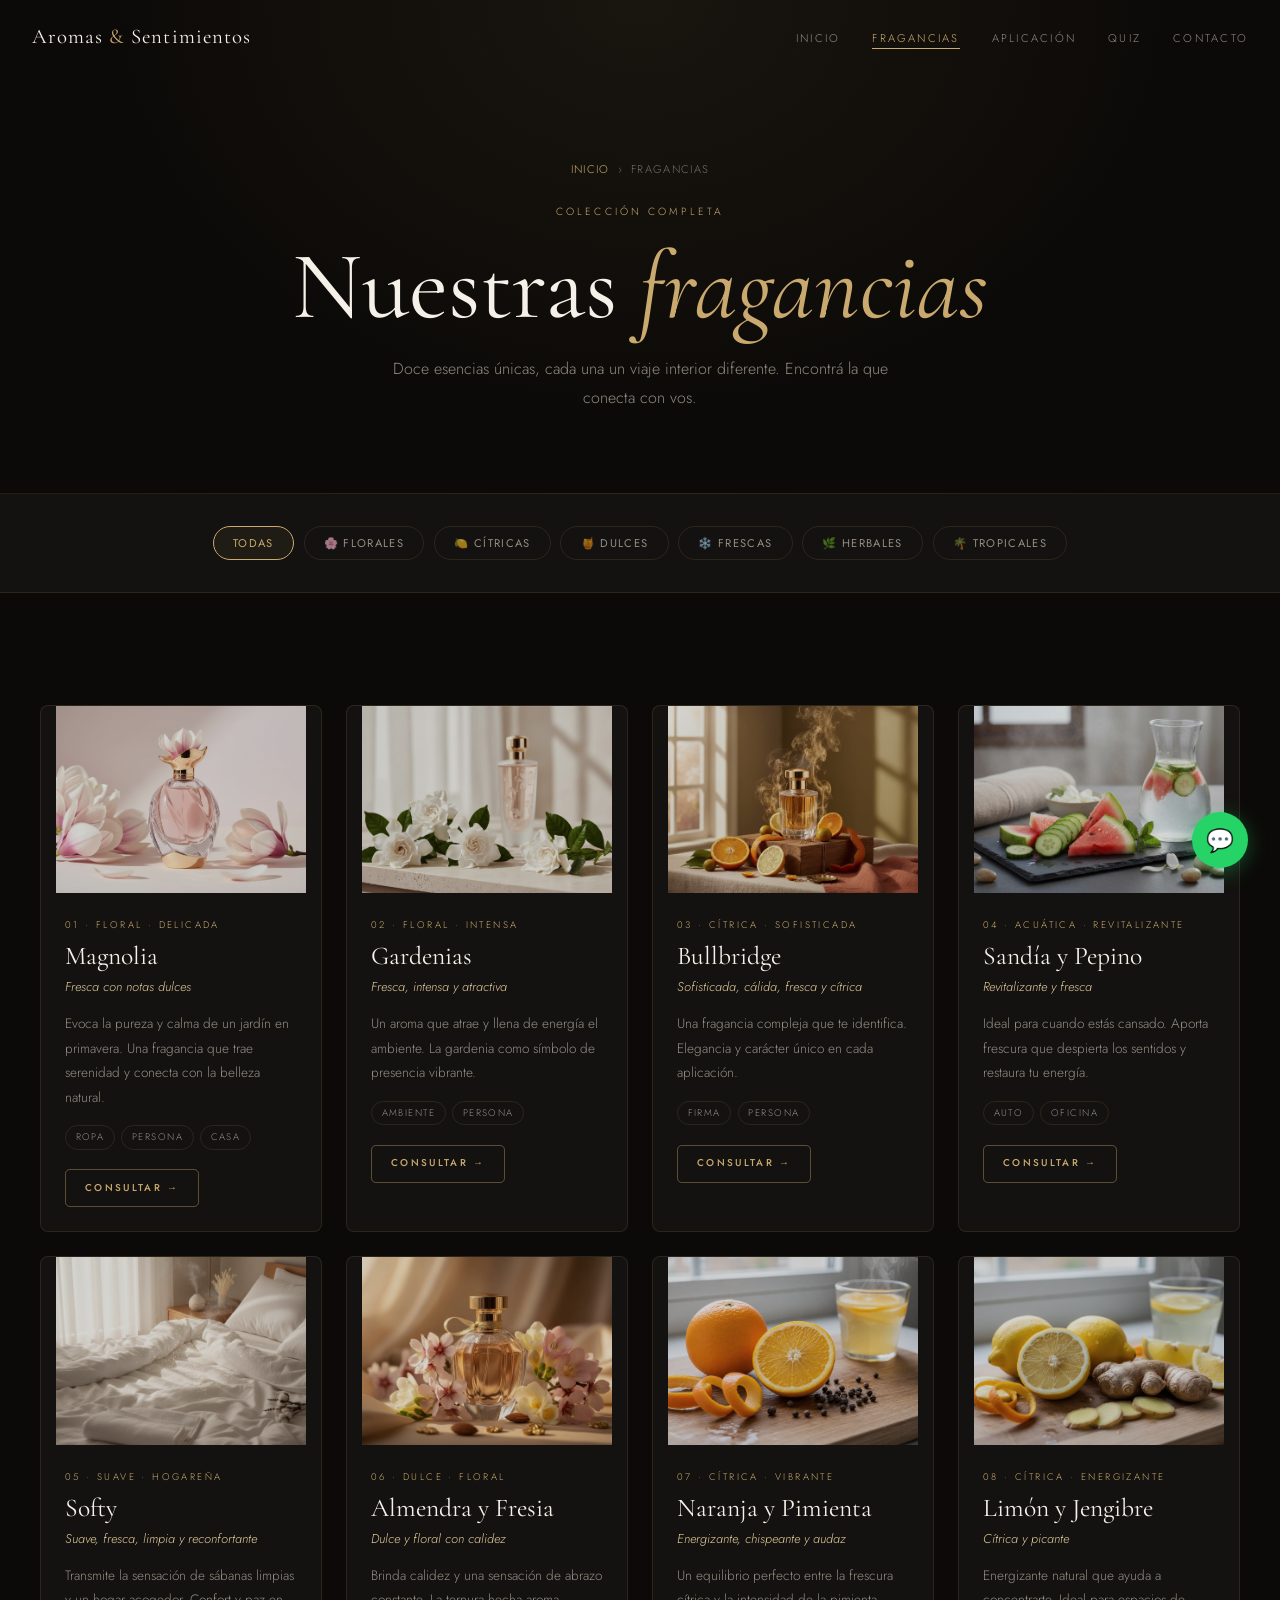
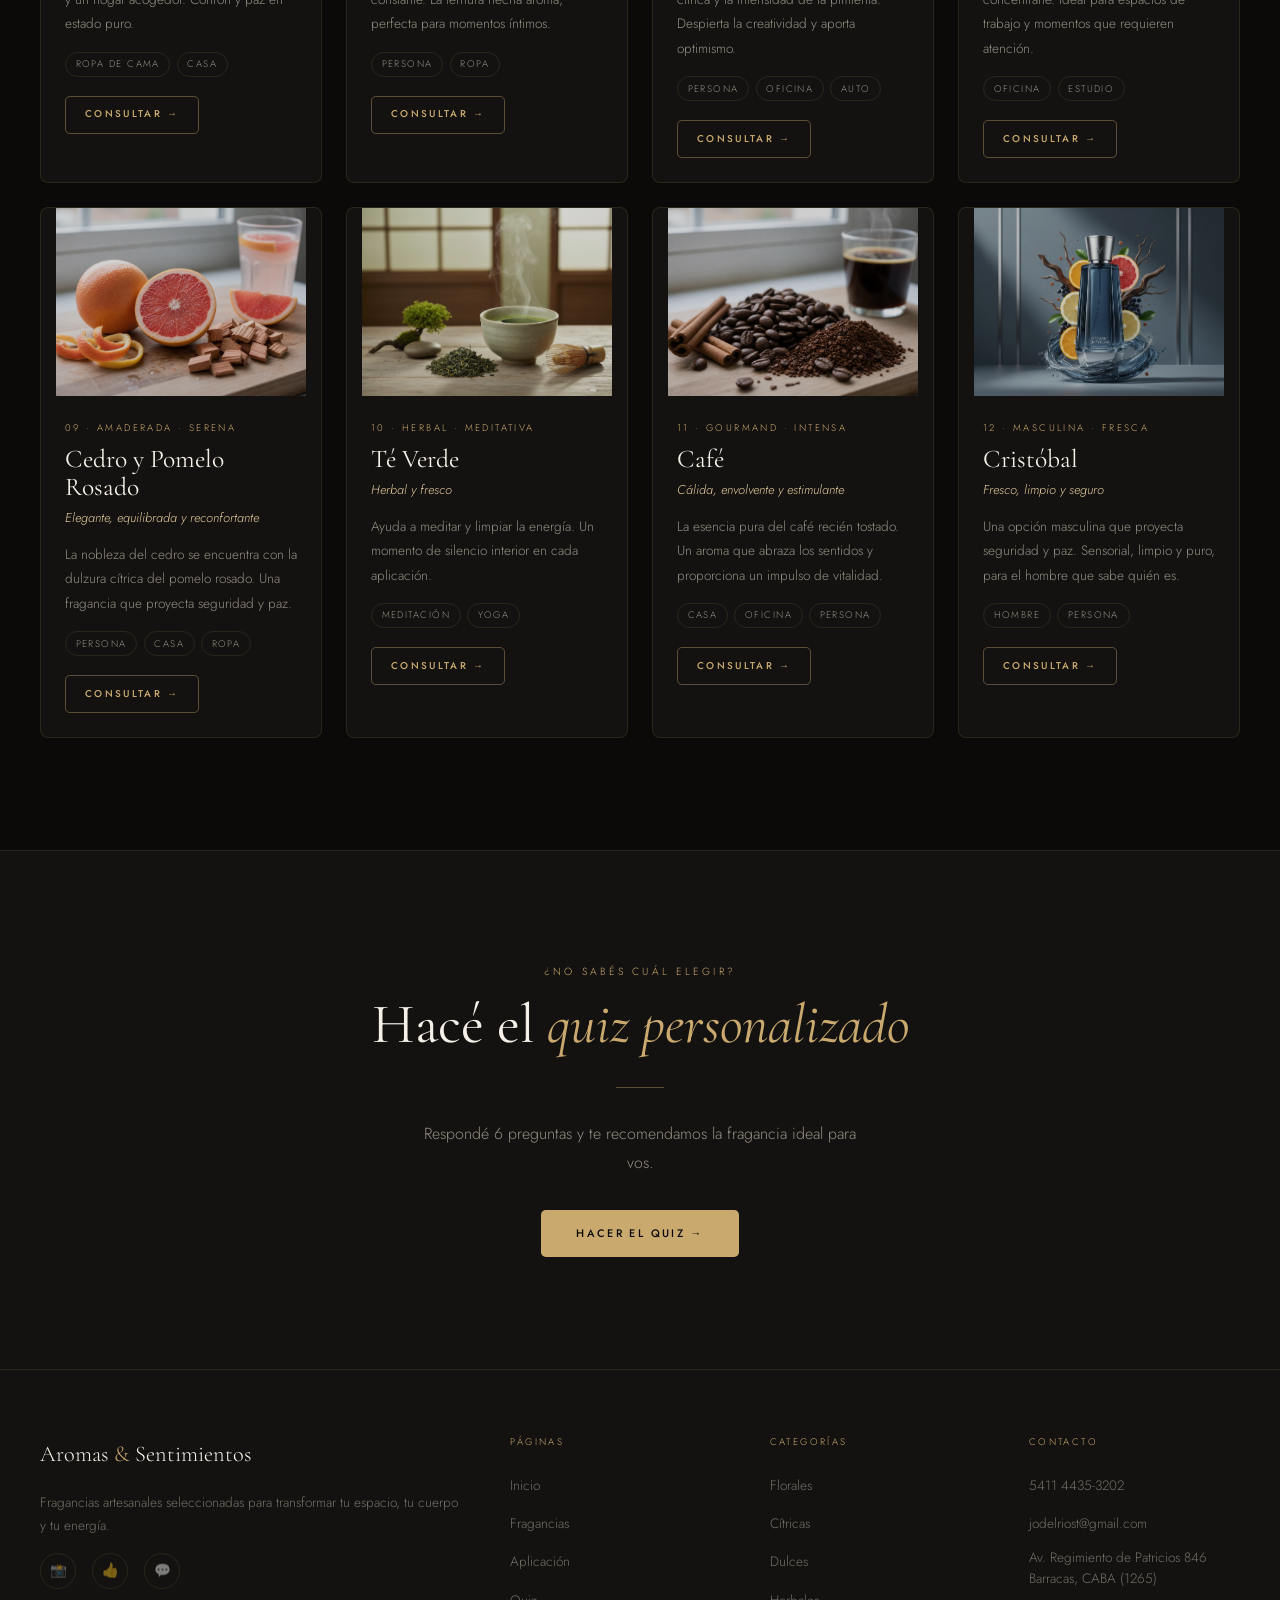
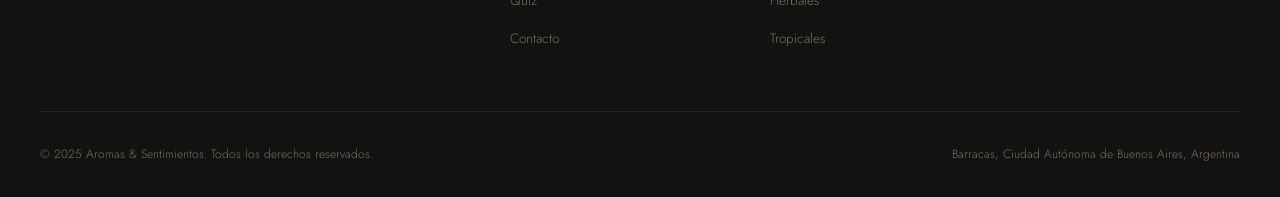
==== commit d01b2f4b: "Add files via upload Se ajusto el diseño de la pagina para que se visualice de forma correcta tanto " ====
--- a/fragancias.html
+++ b/fragancias.html
@@ -98,18 +98,18 @@
 }
 
 /* Layout dinámico centrado según cantidad de items visibles */
-/* Default: 4 columnas para todas las fragancias (13) */
+/* Default: auto-fit para responsividad */
 .frag-grid {
   display: grid;
-  grid-template-columns: repeat(4, 300px);
+  grid-template-columns: repeat(auto-fit, minmax(250px, 1fr));
   gap: 1.5rem;
   justify-content: center;
 }
-/* Imagen siempre usa tamaño de 4 columnas (~280px) */
+/* Imagen ajustable */
 .frag-card-img {
-  width: 280px;
-  max-width: 100%;
-  height: 210px;
+  width: 100%;
+  max-width: 250px;
+  height: auto;
   aspect-ratio: 4/3;
   object-fit: cover;
   display: block;
@@ -128,15 +128,15 @@
 }
 /* 1 item visible */
 .frag-grid[data-visible="1"] {
-  grid-template-columns: 300px;
+  grid-template-columns: 1fr;
 }
 /* 2 items - 2 columnas */
 .frag-grid[data-visible="2"] {
-  grid-template-columns: repeat(2, 300px);
+  grid-template-columns: repeat(2, 1fr);
 }
 /* 3 items - 3 columnas */
 .frag-grid[data-visible="3"] {
-  grid-template-columns: repeat(3, 300px);
+  grid-template-columns: repeat(3, 1fr);
 }
 </style>
 
--- a/css/styles.css
+++ b/css/styles.css
@@ -535,11 +535,11 @@
   .footer-grid { grid-template-columns: 1fr 1fr; }
   h1 { font-size: 2.8rem; }
   h2 { font-size: 2rem; }
-  .frag-grid { grid-template-columns: 1fr; }
   .section { padding: 4rem 1.2rem; }
   .quiz-wrapper { padding: 2rem 1.2rem; }
 }
 @media (max-width: 480px) {
+  .frag-grid { grid-template-columns: 1fr; }
   .footer-grid { grid-template-columns: 1fr; }
   .hero-actions { flex-direction: column; align-items: center; }
 }
@@ -588,3 +588,4 @@
 }
 .breadcrumb a { color: var(--gold); }
 .breadcrumb span { color: var(--text-dim); }
+
